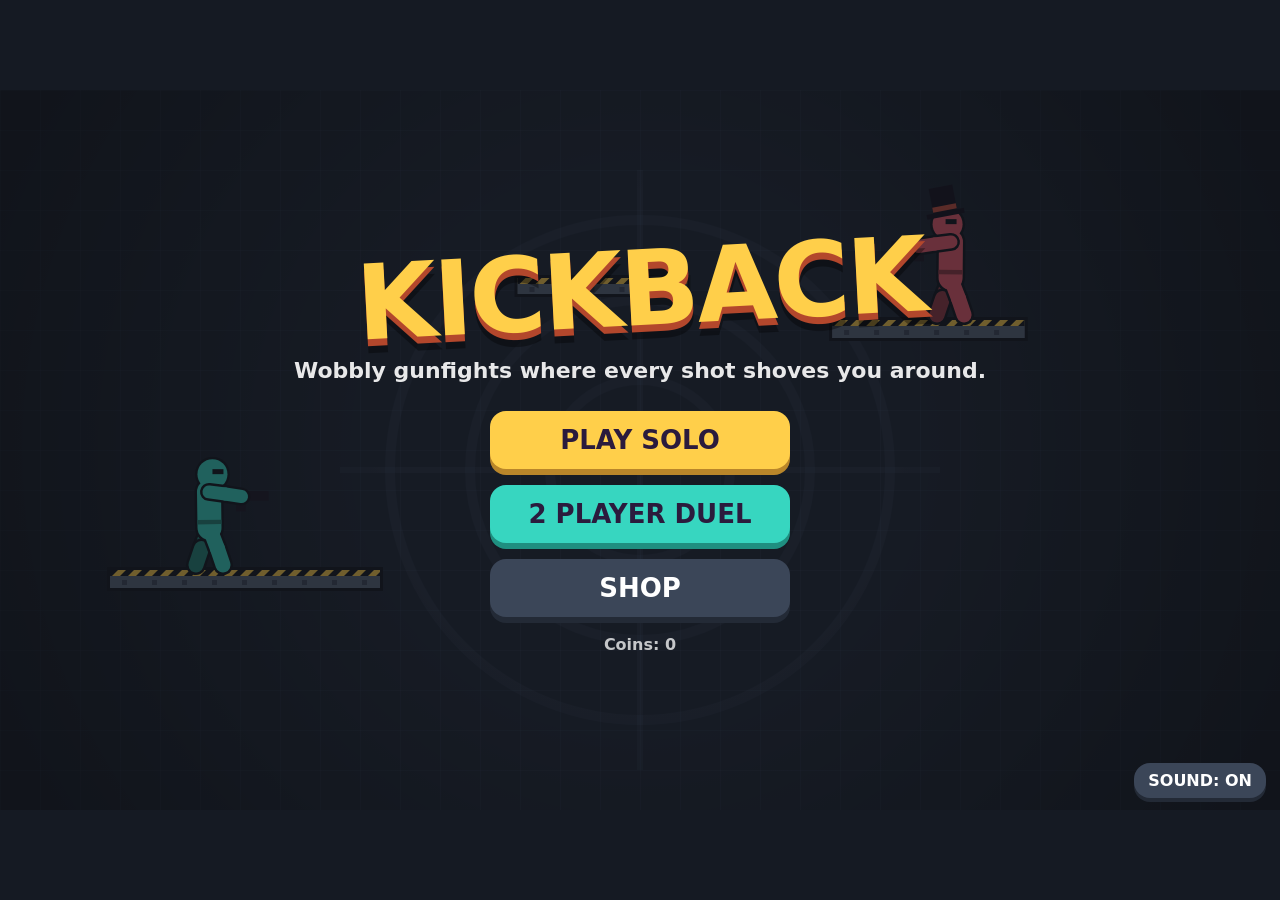
==== kickback/index.html @ 9de7036d "Spielhalle: Spiele-Sammlung Co-Authored-By: Claude Opus 5.5 <noreply@anthropic.com>" ====
<!DOCTYPE html>
<html lang="en">
<head>
<meta charset="utf-8">
<meta name="viewport" content="width=device-width,initial-scale=1,maximum-scale=1,user-scalable=no">
<title>Kickback</title>
<style>
html,body{margin:0;height:100%;background:#151a23;overflow:hidden;font-family:system-ui,-apple-system,"Segoe UI",Roboto,sans-serif;user-select:none;-webkit-user-select:none;touch-action:none}
#stage{position:absolute;left:50%;top:50%;width:1280px;height:720px;transform-origin:0 0}
canvas{position:absolute;inset:0;width:1280px;height:720px;display:block;cursor:crosshair}
.screen{position:absolute;inset:0;display:none;flex-direction:column;align-items:center;justify-content:center;gap:16px;color:#fff;text-align:center;background:rgba(17,21,28,.6)}
.screen.on{display:flex}
h1{font-size:104px;line-height:.9;margin:0;font-weight:900;letter-spacing:-3px;color:#ffcf4a;text-shadow:0 7px 0 #b3472c,0 14px 0 rgba(0,0,0,.35);transform:rotate(-3deg)}
h2{font-size:58px;margin:0;font-weight:900;color:#ffcf4a;text-shadow:0 5px 0 #b3472c}
.tag{font-size:22px;font-weight:700;opacity:.9;margin:6px 0 12px}
.small{font-size:16px;opacity:.75;line-height:1.5;font-weight:600}
button{font:inherit;font-weight:900;font-size:26px;padding:14px 34px;min-width:300px;border:0;border-radius:16px;background:#ffcf4a;color:#2b1b3d;box-shadow:0 6px 0 #b9862a;cursor:pointer}
button:hover{filter:brightness(1.08)}
button:active{transform:translateY(4px);box-shadow:0 2px 0 #b9862a}
button.alt{background:#37d6c0;box-shadow:0 6px 0 #1f8f80}
button.alt:active{box-shadow:0 2px 0 #1f8f80}
button.ghost{background:#3b4658;color:#fff;box-shadow:0 6px 0 #232a36}
button.ghost:active{box-shadow:0 2px 0 #232a36}
.row{display:flex;gap:14px;flex-wrap:wrap;justify-content:center}
.row button{min-width:200px}
#shopGrid{display:grid;grid-template-columns:repeat(4,250px);gap:14px}
.card{background:#2a3342;border-radius:16px;padding:14px;display:flex;flex-direction:column;gap:6px;align-items:center;border:3px solid transparent}
.card.eq{border-color:#37d6c0}
.card b{font-size:22px}
.card span{font-size:14px;opacity:.8;min-height:34px;font-weight:600}
.card button{min-width:0;width:100%;font-size:19px;padding:9px 0}
.card button:disabled{opacity:.45;cursor:default}
#coinsTop{font-size:28px;font-weight:900;color:#ffcf4a}
#mute{position:absolute;right:14px;bottom:12px;min-width:0;font-size:16px;padding:8px 14px;box-shadow:0 4px 0 #232a36}
h3{margin:6px 0 0;font-size:20px;opacity:.85}
</style>
</head>
<body>
<div id="stage">
  <canvas id="c"></canvas>

  <div class="screen on" id="sMenu">
    <h1>KICKBACK</h1>
    <div class="tag">Wobbly gunfights where every shot shoves you around.</div>
    <button id="bSolo">PLAY SOLO</button>
    <button id="bDuel" class="alt">2 PLAYER DUEL</button>
    <button id="bShop" class="ghost">SHOP</button>
    <div class="small" id="bestLine"></div>
  </div>

  <div class="screen" id="sShop">
    <h2>SHOP</h2>
    <div id="coinsTop"></div>
    <h3>GUNS</h3>
    <div id="shopGrid"></div>
    <h3>HATS</h3>
    <div id="hatGrid" style="display:grid;grid-template-columns:repeat(5,198px);gap:14px"></div>
    <button id="bShopBack" class="ghost">BACK</button>
  </div>

  <div class="screen" id="sOver">
    <h2 id="overTitle">WIPED OUT</h2>
    <div class="tag" id="overText"></div>
    <div class="row">
      <button id="bRetry">PLAY AGAIN</button>
      <button id="bOverShop" class="alt">SHOP</button>
      <button id="bOverMenu" class="ghost">MENU</button>
    </div>
  </div>

  <div class="screen" id="sPause">
    <h2>PAUSED</h2>
    <div class="row">
      <button id="bResume">RESUME</button>
      <button id="bQuit" class="ghost">MENU</button>
    </div>
  </div>

  <button id="mute" class="ghost">SOUND: ON</button>
</div>

<script>
'use strict';
/* ---------- setup ---------- */
const W=1280,H=720,h=1/120,G=1500,ROCKG=520;
const stage=document.getElementById('stage'),cv=document.getElementById('c'),ctx=cv.getContext('2d');
let Q=1;
function resize(){
  const s=Math.min(innerWidth/W,innerHeight/H);
  stage.style.transform=`scale(${s}) translate(-50%,-50%)`;
  Q=Math.min(2,Math.max(1,s*(devicePixelRatio||1)));
  cv.width=W*Q;cv.height=H*Q;
}
addEventListener('resize',resize);resize();
const $=id=>document.getElementById(id);
const rnd=(a=1,b)=>b===undefined?Math.random()*a:a+Math.random()*(b-a);
function rng(seed){let a=seed>>>0;return()=>{a|=0;a=a+0x6D2B79F5|0;let t=Math.imul(a^a>>>15,1|a);t=t+Math.imul(t^t>>>7,61|t)^t;return((t^t>>>14)>>>0)/4294967296}}
function shade(hex,f){const n=parseInt(hex.slice(1),16);let r=n>>16,g=n>>8&255,b=n&255;const m=v=>Math.max(0,Math.min(255,Math.round(f<0?v*(1+f):v+(255-v)*f)));return`rgb(${m(r)},${m(g)},${m(b)})`}

/* ---------- data ---------- */
const GUNS=[
 {id:'pistol',name:'Pistol',desc:'Six shots. Bullets bounce twice.',mag:6,rel:1.1,cd:.25,dmg:20,spd:1150,rec:150,pel:1,spr:.015,bnc:2,price:0,len:22},
 {id:'shotgun',name:'Shotgun',desc:'Short range. Kicks hard enough to jump.',mag:2,rel:1.3,cd:.4,dmg:9,spd:1000,rec:950,pel:7,spr:.24,bnc:0,life:.3,price:200,len:34},
 {id:'sniper',name:'Sniper',desc:'One huge shot. Punches through crates.',mag:1,rel:1.5,cd:.3,dmg:75,spd:2300,rec:520,pel:1,spr:0,bnc:1,pierce:2,price:600,len:46},
 {id:'bazooka',name:'Bazooka',desc:'Arcing rocket. Blows up crates and you.',mag:1,rel:2.1,cd:.3,dmg:70,spd:680,rec:700,pel:1,spr:0,bnc:0,rocket:1,price:1200,len:40}
];
const HATS=[
 {id:'none',name:'No hat',price:0},{id:'cowboy',name:'Cowboy',price:80},{id:'top',name:'Top hat',price:200},
 {id:'cone',name:'Traffic cone',price:350},{id:'crown',name:'Crown',price:900}
];
let save={coins:0,guns:[true,false,false,false],gun:0,hats:[true,false,false,false,false],hat:0,best:0,muted:false};
try{const s=JSON.parse(localStorage.getItem('kickback_save'));if(s)save=Object.assign(save,s)}catch(e){}
function persist(){try{localStorage.setItem('kickback_save',JSON.stringify(save))}catch(e){}}

/* CrazyGames SDK hooks: safe no-ops until the SDK script is added */
const SDK={
  start(){try{window.CrazyGames&&CrazyGames.SDK.game.gameplayStart()}catch(e){}},
  stop(){try{window.CrazyGames&&CrazyGames.SDK.game.gameplayStop()}catch(e){}}
};

/* ---------- sound ---------- */
let AC=null,noiseBuf=null;
function audio(){
  if(!AC){try{AC=new (window.AudioContext||window.webkitAudioContext)();noiseBuf=AC.createBuffer(1,AC.sampleRate*.6,AC.sampleRate);const d=noiseBuf.getChannelData(0);for(let i=0;i<d.length;i++)d[i]=Math.random()*2-1}catch(e){AC=null}}
  if(AC&&AC.state==='suspended')AC.resume();
  return AC;
}
function tone(type,f0,f1,dur,vol){const a=AC,o=a.createOscillator(),g=a.createGain(),t=a.currentTime;o.type=type;o.frequency.setValueAtTime(f0,t);o.frequency.exponentialRampToValueAtTime(Math.max(20,f1),t+dur);g.gain.setValueAtTime(vol,t);g.gain.exponentialRampToValueAtTime(.001,t+dur);o.connect(g).connect(a.destination);o.start(t);o.stop(t+dur)}
function noise(freq,dur,vol,type='bandpass'){const a=AC,s=a.createBufferSource(),f=a.createBiquadFilter(),g=a.createGain(),t=a.currentTime;s.buffer=noiseBuf;f.type=type;f.frequency.value=freq;g.gain.setValueAtTime(vol,t);g.gain.exponentialRampToValueAtTime(.001,t+dur);s.connect(f).connect(g).connect(a.destination);s.start(t);s.stop(t+dur)}
function snd(n){
  if(save.muted||!audio())return;
  if(n==='pistol'){noise(1800,.12,.5);tone('square',220,60,.08,.2)}
  else if(n==='shotgun'){noise(900,.25,.8);tone('square',140,40,.15,.3)}
  else if(n==='sniper'){noise(2600,.3,.6);tone('sawtooth',400,50,.25,.25)}
  else if(n==='bazooka'){noise(500,.35,.6,'lowpass');tone('sine',180,60,.3,.3)}
  else if(n==='ping')tone('sine',rnd(1700,2300),900,.12,.12)
  else if(n==='hit')tone('sine',190,60,.14,.5)
  else if(n==='wood')noise(600,.1,.4)
  else if(n==='boom'){noise(220,.7,1,'lowpass');tone('sine',110,30,.5,.6)}
  else if(n==='coin'){tone('square',880,880,.07,.12);setTimeout(()=>AC&&!save.muted&&tone('square',1320,1320,.1,.12),70)}
  else if(n==='click')tone('square',320,200,.04,.12)
  else if(n==='reload'){tone('square',500,300,.04,.12);setTimeout(()=>AC&&!save.muted&&tone('square',700,500,.05,.12),90)}
}

/* ---------- world state ---------- */
let state='menu',mode='solo',wave=1,solids=[],dolls=[],bullets=[],parts=[],texts=[];
let player=null,p2=null,shake=0,slowmo=0,flowT=0,runCoins=0,score=[0,0],hintT=0,bannerT=0,banner='';
const mouse={x:900,y:300,down:false},keys={};

function plat(x,y,w,hh=18){const s={x,y,w,h:hh,type:'metal'};solids.push(s);return s}
function crate(x,y,s=44){const c={x,y:y-s,w:s,h:s,type:'wood',hp:40,vy:0};solids.push(c);return c}

function makeDoll(x,y,facing,o){
  const f=facing,P=(dx,dy,r)=>({x:x+dx,y:y+dy,px:x+dx,py:y+dy,r,g:false});
  const p={head:P(0,-97,15),neck:P(0,-79,5),hip:P(0,-43,6),elbF:P(10*f,-66,4),handF:P(26*f,-62,4),elbB:P(-7*f,-62,4),handB:P(-9*f,-45,4),kneeL:P(-7,-22,4),footL:P(-11,-5,5),kneeR:P(7,-22,4),footR:P(11,-5,5)};
  const S=(a,b,k=1)=>({a:p[a],b:p[b],len:Math.hypot(p[a].x-p[b].x,p[a].y-p[b].y),k});
  const d={p,pl:Object.values(p),facing:f,
    sticks:[S('head','neck'),S('neck','hip'),S('head','hip',.4),S('neck','elbF'),S('elbF','handF'),S('neck','elbB'),S('elbB','handB'),S('hip','kneeL'),S('kneeL','footL'),S('hip','kneeR'),S('kneeR','footR')],
    team:'enemy',col:'#ef5b6b',alive:true,hp:100,maxHp:100,stun:0,groundT:.2,aim:f>0?0:Math.PI,gun:0,
    gs:GUNS.map(g=>({ammo:g.mag,cd:0,rel:0})),owned:[true,true,true,true],hat:0,ai:null,human:0,recMul:1,dmgMul:1,fade:1,deadT:0,gone:false,flash:0};
  return Object.assign(d,o);
}

function buildArena(){
  solids=[];bullets=[];parts=[];texts=[];dolls=[];
  if(mode==='duel'){
    plat(120,470,270);plat(890,470,270);plat(540,270,200,16);plat(560,580,160);
    crate(618,580);crate(618,536);crate(346,470);crate(890,470);
    plat(631,90,18,110);
    player=makeDoll(230,470,1,{team:'p1',col:'#37d6c0',human:1,hat:save.hat});
    p2=makeDoll(1050,470,-1,{team:'p2',col:'#ffb23e',human:2,hat:1});
    dolls.push(player,p2);return;
  }
  const R=rng(wave*977+31);
  plat(110,480,270);
  if(wave>=2)crate(336,480);
  const hp=player&&player.alive?Math.min(100,player.hp+35):100,gun=player?player.gun:save.gun;
  player=makeDoll(215,480,1,{team:'p1',col:'#37d6c0',human:1,hat:save.hat,owned:save.guns.slice(),gun,hp});
  dolls.push(player);p2=null;
  const n=Math.min(1+Math.floor((wave-1)/2),4);
  const ys=[230,345,460,575].sort(()=>R()-.5).slice(0,n);
  for(const y of ys){
    const w=150+R()*50,x=700+R()*(1180-700-w),pl=plat(x,y,w);
    let gun=0;const r=R();
    if(wave>=6&&r<.22)gun=3;else if(wave>=4&&r<.5)gun=2;
    if(wave>=2&&R()<.45)crate(pl.x,pl.y);
    const e=makeDoll(pl.x+w/2+18,y,-1,{col:['#ef5b6b','#ef5b6b','#b06cff','#9bd14b'][gun],gun,hp:Math.min(110,34+wave*6),recMul:.45,dmgMul:Math.min(.9,.35+wave*.05),hat:R()<.3?1+Math.floor(R()*4):0,
      ai:{t:1.8+R()*1.6,err:0,int:Math.max(1.25,3.2-wave*.15),acc:Math.max(.03,.19-wave*.014)}});
    e.maxHp=e.hp;dolls.push(e);
  }
  plat(470+R()*130,130+R()*90,170,16);
  if(wave>=3)plat(540+R()*70,360+R()*130,18,120);
  if(wave>=5)plat(430+R()*90,610+R()*40,150,16);
}

/* ---------- physics ---------- */
function collide(q){
  for(const s of solids){
    if(q.x>s.x-q.r&&q.x<s.x+s.w+q.r&&q.y>s.y-q.r&&q.y<s.y+s.h+q.r){
      const dl=q.x-(s.x-q.r),dr=s.x+s.w+q.r-q.x,dt=q.y-(s.y-q.r),db=s.y+s.h+q.r-q.y,m=Math.min(dl,dr,dt,db);
      if(m===dt){q.y=s.y-q.r;q.g=true}else if(m===db)q.y=s.y+s.h+q.r;else if(m===dl)q.x=s.x-q.r;else q.x=s.x+s.w+q.r;
    }
  }
}
function bal(q,tx,ty,k,fvx,fvy){
  q.x+=(tx-q.x)*k;q.y+=(ty-q.y)*k;
  const vx=q.x-q.px,vy=q.y-q.py;q.px=q.x-(fvx+(vx-fvx)*.8);q.py=q.y-(fvy+(vy-fvy)*.8);
}
function stepDoll(d){
  const p=d.p;
  for(const q of d.pl){const vx=(q.x-q.px)*.9985,vy=(q.y-q.py)*.9985;q.px=q.x;q.py=q.y;q.x+=vx;q.y+=vy+G*h*h;q.g=false}
  if(d.alive){
    if(d.stun<=0&&d.groundT>0){
      const fx=(p.footL.x+p.footR.x)/2,fy=(p.footL.y+p.footR.y)/2;
      const fvx=(p.footL.x-p.footL.px+p.footR.x-p.footR.px)/2,fvy=(p.footL.y-p.footL.py+p.footR.y-p.footR.py)/2,K=.14;
      bal(p.hip,fx,fy-38,K,fvx,fvy);bal(p.neck,fx+d.facing*2,fy-74,K,fvx,fvy);bal(p.head,fx+d.facing*3,fy-92,K,fvx,fvy);
      bal(p.kneeL,fx-8,fy-18,K*.5,fvx,fvy);bal(p.kneeR,fx+8,fy-18,K*.5,fvx,fvy);
      p.footL.x+=(fx-12-p.footL.x)*.03;p.footR.x+=(fx+12-p.footR.x)*.03;
    }
    const tx=p.neck.x+Math.cos(d.aim)*30,ty=p.neck.y+4+Math.sin(d.aim)*30;
    p.handF.x+=(tx-p.handF.x)*.3;p.handF.y+=(ty-p.handF.y)*.3;
  }
  for(let it=0;it<5;it++){
    for(const s of d.sticks){const dx=s.b.x-s.a.x,dy=s.b.y-s.a.y,dist=Math.hypot(dx,dy)||1e-6,k=(dist-s.len)/dist*.5*s.k;s.a.x+=dx*k;s.a.y+=dy*k;s.b.x-=dx*k;s.b.y-=dy*k}
    for(const q of d.pl)collide(q);
  }
  const fr=d.alive&&d.stun<=0?.86:.95;
  for(const q of d.pl)if(q.g){const vx=q.x-q.px;q.px=q.x-vx*fr}
  if(p.footL.g||p.footR.g)d.groundT=.12;
}
function impulse(d,vx,vy){for(const q of d.pl){q.px-=vx*h;q.py-=vy*h}}
function waddle(d,dir){
  if(!dir||!d.alive||d.stun>0||d.groundT<=0)return;
  const want=dir*190*h;
  for(const q of d.pl){const vx=q.x-q.px;q.px=q.x-(vx+(want-vx)*.12)}
}

function spark(x,y,col,n,spd=260,life=.35,size=3,grav=600){
  if(parts.length>500)return;
  for(let i=0;i<n;i++){const a=rnd(Math.PI*2),s=rnd(spd*.3,spd);parts.push({x,y,vx:Math.cos(a)*s,vy:Math.sin(a)*s,life:rnd(life*.5,life),max:life,col,size:rnd(size*.5,size),grav})}
}
function addText(x,y,txt,col='#fff',size=22){texts.push({x,y,txt,col,size,t:0})}
function addCoins(n,x,y){save.coins+=n;runCoins+=n;addText(x,y,'+'+n,'#ffcf4a',24);snd('coin')}

function fire(d){
  const g=GUNS[d.gun],st=d.gs[d.gun];
  if(!d.alive||st.cd>0||st.rel>0||st.ammo<=0)return false;
  st.ammo--;st.cd=g.cd;if(st.ammo<=0)st.rel=g.rel;
  const a=d.aim,ca=Math.cos(a),sa=Math.sin(a),hx=d.p.handF.x,hy=d.p.handF.y;
  let ox=hx+ca*g.len*1.35,oy=hy+sa*g.len*1.35;
  for(const s of solids)if(ox>s.x&&ox<s.x+s.w&&oy>s.y&&oy<s.y+s.h){ox=hx;oy=hy;break}
  for(let i=0;i<g.pel;i++){
    const aa=a+(Math.random()-.5)*2*g.spr,sp=g.spd*(g.pel>1?rnd(.8,1.15):1);
    bullets.push({x:ox,y:oy,vx:Math.cos(aa)*sp,vy:Math.sin(aa)*sp,g,owner:d,bnc:g.bnc,dmg:g.dmg*d.dmgMul,life:g.life||2.6,age:0,pierce:g.pierce||0,bounced:false,trail:[]});
  }
  const rk=g.rec*d.recMul;impulse(d,-ca*rk,-sa*rk);
  spark(ox,oy,'#ffe9a8',g.pel>1?10:5,300,.15,4,0);
  shake=Math.max(shake,g.rec/90);snd(g.id);
  return true;
}
function reload(d){const g=GUNS[d.gun],st=d.gs[d.gun];if(st.rel<=0&&st.ammo<g.mag){st.ammo=0;st.rel=g.rel;if(d.human)snd('click')}}
function switchGun(d,i){if(!d.alive||i===d.gun||!d.owned[i])return;const st=d.gs[d.gun];if(st.rel>0)st.rel=GUNS[d.gun].rel;d.gun=i;d.gs[i].cd=Math.max(d.gs[i].cd,.2);snd('click')}
function cycleGun(d,dir=1){let i=d.gun;for(let k=0;k<4;k++){i=(i+dir+4)%4;if(d.owned[i]){switchGun(d,i);return}}}

const SEGS=[['neck','hip',13,1],['neck','elbF',7,.6],['elbF','handF',7,.6],['neck','elbB',7,.6],['elbB','handB',7,.6],['hip','kneeL',8,.6],['kneeL','footL',8,.6],['hip','kneeR',8,.6],['kneeR','footR',8,.6]];
function hitTest(d,x,y){
  const p=d.p;
  if(Math.hypot(x-p.head.x,y-p.head.y)<p.head.r+3)return{mult:2,head:true,pts:[p.head,p.neck]};
  for(const[a,b,th,m]of SEGS){
    const A=p[a],B=p[b],dx=B.x-A.x,dy=B.y-A.y,l=dx*dx+dy*dy||1,t=Math.max(0,Math.min(1,((x-A.x)*dx+(y-A.y)*dy)/l));
    if(Math.hypot(x-(A.x+dx*t),y-(A.y+dy*t))<th)return{mult:m,head:false,pts:[A,B]};
  }
  return null;
}
function damage(d,amt,b,head){
  if(!d.alive)return;
  d.hp-=amt;d.stun=Math.max(d.stun,.28);d.flash=.12;
  addText(d.p.head.x+rnd(-14,14),d.p.head.y-30,head?'HEADSHOT '+Math.round(amt):''+Math.round(amt),head?'#ffcf4a':'#fff',head?24:20);
  if(d.hp<=0)kill(d,b,head);
}
function kill(d,b,head){
  if(!d.alive)return;
  d.alive=false;d.hp=0;slowmo=.35;shake=Math.max(shake,9);
  spark(d.p.neck.x,d.p.neck.y,d.col,16,340,.6,5);
  if(mode==='solo'&&d.team==='enemy'){
    let c=10;const mine=b&&b.owner===player;
    if(mine&&head)c+=5;
    if(mine&&b.bounced){c+=10;addText(d.p.head.x,d.p.head.y-64,'TRICK SHOT!','#37d6c0',28)}
    addCoins(c,d.p.head.x,d.p.head.y-46);
  }
}
function hitCrate(s,dmg,x,y){
  s.hp-=dmg;spark(x,y,'#c98f5a',6,220,.4,5);snd('wood');
  if(s.hp<=0){const i=solids.indexOf(s);if(i>=0)solids.splice(i,1);spark(s.x+s.w/2,s.y+s.h/2,'#b9783f',18,320,.6,8);spark(s.x+s.w/2,s.y+s.h/2,'#8a5527',10,260,.6,6)}
}
function explode(x,y,b){
  const R=150;
  for(const d of dolls){
    if(d.gone)continue;
    const dx=d.p.hip.x-x,dy=d.p.hip.y-20-y,dist=Math.hypot(dx,dy)||1;
    if(dist<R){const f=1-dist/R;impulse(d,dx/dist*950*f,dy/dist*950*f-320*f);d.stun=Math.max(d.stun,.7);damage(d,b.dmg*(.35+.65*f),b,false)}
  }
  for(const s of solids.slice())if(s.type==='wood'&&Math.hypot(s.x+s.w/2-x,s.y+s.h/2-y)<R)hitCrate(s,200,s.x+s.w/2,s.y+s.h/2);
  spark(x,y,'#ffcf4a',26,520,.5,9,200);spark(x,y,'#ff7a3d',22,380,.6,11,100);spark(x,y,'#55495f',16,200,.9,14,-80);
  shake=Math.max(shake,16);snd('boom');
}
function stepBullets(){
  for(let i=bullets.length-1;i>=0;i--){
    const b=bullets[i];b.age+=h;if(b.g.rocket){b.vy+=ROCKG*h;if(Math.random()<.5)parts.push({x:b.x,y:b.y,vx:rnd(-20,20),vy:rnd(-20,20),life:.4,max:.4,col:'#8a7f96',size:rnd(4,8),grav:-60})}
    let dx=b.vx*h,dy=b.vy*h;const n=Math.max(1,Math.ceil(Math.hypot(dx,dy)/5));dx/=n;dy/=n;let dead=false;
    for(let k=0;k<n&&!dead;k++){
      const ox=b.x,oy=b.y;b.x+=dx;b.y+=dy;
      for(const s of solids){
        if(b.x>s.x&&b.x<s.x+s.w&&b.y>s.y&&b.y<s.y+s.h){
          if(b.g.rocket){explode(ox,oy,b);dead=true;break}
          if(s.type==='wood'){hitCrate(s,b.dmg*(b.pierce?9:1),b.x,b.y);if(b.pierce>0&&s.hp<=0)b.pierce--;else dead=true;break}
          spark(ox,oy,'#ffe9a8',5,240,.25,3);
          if(b.bnc>0){b.bnc--;b.bounced=true;if(ox<=s.x||ox>=s.x+s.w){b.vx=-b.vx;dx=-dx}else{b.vy=-b.vy;dy=-dy}b.x=ox;b.y=oy;b.dmg*=.85;snd('ping')}else dead=true;
          break;
        }
      }
      if(dead)break;
      for(const d of dolls){
        if(d.gone||!d.alive||(d===b.owner&&b.age<.15))continue;
        if(Math.abs(b.x-d.p.hip.x)>90||Math.abs(b.y-d.p.hip.y)>110)continue;
        const hit=hitTest(d,b.x,b.y);
        if(hit){
          if(b.g.rocket)explode(b.x,b.y,b);
          else{
            for(const q of hit.pts){q.px-=b.vx*h*.13;q.py-=b.vy*h*.13}
            impulse(d,b.vx*.05,b.vy*.05);spark(b.x,b.y,'#fff',6,260,.3,4);snd('hit');
            damage(d,b.dmg*hit.mult,b,hit.head);
          }
          dead=true;break;
        }
      }
    }
    b.trail.push(b.x,b.y);if(b.trail.length>16)b.trail.splice(0,2);
    if(dead||b.age>b.life||b.x<-60||b.x>W+60||b.y<-400||b.y>H+60)bullets.splice(i,1);
  }
}

/* ---------- control ---------- */
function angLerp(a,b,t){let d=b-a;while(d>Math.PI)d-=Math.PI*2;while(d<-Math.PI)d+=Math.PI*2;return a+d*Math.min(1,t)}
function control(){
  if(mode==='solo'){
    const d=player;
    if(d.alive){
      d.aim=Math.atan2(mouse.y-d.p.neck.y,mouse.x-d.p.neck.x);
      if(mouse.down||keys[' '])fire(d);
      waddle(d,(keys.d||keys.arrowright?1:0)-(keys.a||keys.arrowleft?1:0));
    }
    for(const e of dolls){
      if(!e.ai||!e.alive)continue;
      const g=GUNS[e.gun],T=player.p.neck,S=e.p.neck;let dx=T.x-S.x,dy=T.y+16-S.y;
      if(g.rocket){const t=Math.hypot(dx,dy)/g.spd;dy-=.5*ROCKG*t*t}
      e.aim=angLerp(e.aim,Math.atan2(dy,dx)+e.ai.err,5*h);
      if(!player.alive)continue;
      e.ai.t-=h;
      if(e.ai.t<=0&&e.stun<=0){
        const st=e.gs[e.gun];st.ammo=g.mag;st.rel=0;st.cd=0;fire(e);
        e.ai.t=e.ai.int*rnd(.8,1.25)*(e.gun===2?1.35:1)*(e.gun===3?1.5:1);e.ai.err=rnd(-1,1)*e.ai.acc;
      }
    }
  }else{
    const r=2.6*h;
    if(player.alive){if(keys.w)player.aim-=r;if(keys.s)player.aim+=r;if(keys.d)fire(player)}
    if(p2.alive){if(keys.arrowup)p2.aim+=r;if(keys.arrowdown)p2.aim-=r;if(keys.arrowleft)fire(p2)}
  }
}

/* ---------- step ---------- */
function step(){
  if(state==='play')control();
  for(const d of dolls){
    if(d.gone)continue;
    d.stun-=h;d.groundT-=h;d.flash-=h;
    const st=d.gs[d.gun];st.cd-=h;
    if(st.rel>0){st.rel-=h;if(st.rel<=0){st.ammo=GUNS[d.gun].mag;if(d.human)snd('reload')}}
    stepDoll(d);
    if(d.p.hip.y>H+140){if(d.alive){if(d.human||mode==='duel')addText(Math.max(80,Math.min(W-80,d.p.hip.x)),H-60,'FELL!','#ff8a8a',26);kill(d,null,false)}d.gone=true}
    if(!d.alive){d.deadT+=h;if(d.deadT>3.5){d.fade-=h*1.5;if(d.fade<=0)d.gone=true}}
  }
  for(const c of solids){
    if(c.type!=='wood')continue;
    c.vy+=G*h;c.y+=c.vy*h;
    for(const o of solids){if(o===c)continue;if(c.x<o.x+o.w&&c.x+c.w>o.x&&c.y+c.h>o.y&&c.y<o.y+o.h&&c.y+c.h-o.y<24){c.y=o.y-c.h;c.vy=0}}
  }
  for(let i=solids.length-1;i>=0;i--)if(solids[i].y>H+100)solids.splice(i,1);
  stepBullets();
  for(let i=parts.length-1;i>=0;i--){const q=parts[i];q.life-=h;if(q.life<=0){parts.splice(i,1);continue}q.vy+=q.grav*h;q.x+=q.vx*h;q.y+=q.vy*h}
  for(let i=texts.length-1;i>=0;i--){const t=texts[i];t.t+=h;t.y-=38*h;if(t.t>1.1)texts.splice(i,1)}
  if(state!=='play')return;
  hintT-=h;bannerT-=h;
  if(mode==='solo'){
    if(!player.alive){flowT+=h;if(flowT>1.5)endRun()}
    else if(dolls.every(d=>!d.ai||!d.alive)){
      if(flowT===0){addCoins(15+wave*2,player.p.head.x,player.p.head.y-60);banner='WAVE CLEAR';bannerT=1.2}
      flowT+=h;if(flowT>1.4){wave++;flowT=0;buildArena();banner='WAVE '+wave;bannerT=1.3}
    }
  }else if(!player.alive||!p2.alive){
    flowT+=h;
    if(flowT>1.7){
      flowT=0;
      if(player.alive!==p2.alive)score[player.alive?0:1]++;
      const draw=player.alive===p2.alive;
      if(score[0]>=3||score[1]>=3)endRun();else{buildArena();banner=(draw?'DRAW!  ':'')+score[0]+' - '+score[1];bannerT=1.3}
    }
  }
}

/* ---------- flow ---------- */
function show(id){for(const s of document.querySelectorAll('.screen'))s.classList.toggle('on',s.id===id)}
function startGame(m){
  audio();mode=m;wave=1;runCoins=0;score=[0,0];flowT=0;player=null;buildArena();
  state='play';show('');hintT=7;banner=m==='solo'?'WAVE 1':'FIRST TO 3';bannerT=1.4;mouse.down=false;SDK.start();
}
function endRun(){
  state='over';SDK.stop();
  if(mode==='solo'){
    const nb=wave>save.best;if(nb)save.best=wave;persist();
    $('overTitle').textContent='WIPED OUT';
    $('overText').textContent=`You reached wave ${wave}${nb?' (new best!)':''} and earned ${runCoins} coins.`;
  }else{
    $('overTitle').textContent=score[0]>score[1]?'TEAL WINS':'ORANGE WINS';
    $('overText').textContent=`Final score ${score[0]} - ${score[1]}`;
  }
  show('sOver');
}
function toMenu(){
  state='menu';SDK.stop();persist();mode='solo';wave=1;player=null;buildArena();for(const d of dolls)if(d.ai)d.ai.t=1e9;
  $('bestLine').textContent=(save.best?`Best wave: ${save.best}   ·   `:'')+`Coins: ${save.coins}`;
  show('sMenu');
}
let shopFrom='sMenu';
function openShop(from){
  shopFrom=from;$('coinsTop').textContent=save.coins+' coins';
  const mk=(list,owned,eqKey,grid)=>{
    grid.innerHTML='';
    list.forEach((it,i)=>{
      const c=document.createElement('div');c.className='card'+(save[eqKey]===i?' eq':'');
      const has=save[owned][i];
      c.innerHTML=`<b>${it.name}</b>${it.desc?`<span>${it.desc}</span>`:''}`;
      const b=document.createElement('button');
      if(save[eqKey]===i){b.textContent='EQUIPPED';b.disabled=true}
      else if(has){b.textContent='EQUIP';b.className='alt';b.onclick=()=>{save[eqKey]=i;persist();snd('click');openShop(from)}}
      else{b.textContent=it.price+' coins';b.disabled=save.coins<it.price;b.onclick=()=>{save.coins-=it.price;save[owned][i]=true;save[eqKey]=i;persist();snd('coin');openShop(from)}}
      c.appendChild(b);grid.appendChild(c);
    });
  };
  mk(GUNS,'guns','gun',$('shopGrid'));mk(HATS,'hats','hat',$('hatGrid'));
  show('sShop');
}
$('bSolo').onclick=()=>startGame('solo');$('bDuel').onclick=()=>startGame('duel');
$('bShop').onclick=()=>openShop('sMenu');$('bOverShop').onclick=()=>openShop('sOver');
$('bShopBack').onclick=()=>{if(shopFrom==='sMenu')toMenu();else show(shopFrom)};
$('bRetry').onclick=()=>startGame(mode);$('bOverMenu').onclick=toMenu;
$('bResume').onclick=()=>{state='play';show('');SDK.start()};$('bQuit').onclick=toMenu;
function setMute(){$('mute').textContent='SOUND: '+(save.muted?'OFF':'ON')}
$('mute').onclick=()=>{save.muted=!save.muted;persist();setMute()};setMute();

/* ---------- input ---------- */
function slotRects(){const r=[];let x=18;for(let i=0;i<4;i++)if(player&&player.owned[i]){r.push({i,x,y:H-70,w:104,h:54});x+=112}return r}
function setMouse(e){const r=cv.getBoundingClientRect();mouse.x=(e.clientX-r.left)/r.width*W;mouse.y=(e.clientY-r.top)/r.height*H}
cv.addEventListener('pointerdown',e=>{
  setMouse(e);audio();
  if(state==='play'&&mode==='solo'){for(const s of slotRects())if(mouse.x>s.x&&mouse.x<s.x+s.w&&mouse.y>s.y&&mouse.y<s.y+s.h){switchGun(player,s.i);return}}
  mouse.down=true;
});
addEventListener('pointermove',setMouse);
addEventListener('pointerup',()=>mouse.down=false);addEventListener('pointercancel',()=>mouse.down=false);
addEventListener('contextmenu',e=>e.preventDefault());
addEventListener('keydown',e=>{
  const k=e.key.toLowerCase();
  if([' ','arrowup','arrowdown','arrowleft','arrowright'].includes(k))e.preventDefault();
  if(e.repeat)return;keys[k]=true;
  if(k==='escape'||k==='p'){if(state==='play'){state='pause';show('sPause');SDK.stop()}else if(state==='pause'){state='play';show('');SDK.start()}return}
  if(state!=='play')return;
  if(mode==='solo'){
    if(k==='r')reload(player);if(k==='q')cycleGun(player,-1);if(k==='e')cycleGun(player,1);
    if(k>='1'&&k<='4')switchGun(player,+k-1);
  }else{
    if(k==='a')cycleGun(player);if(k==='arrowright')cycleGun(p2);
  }
});
addEventListener('keyup',e=>keys[e.key.toLowerCase()]=false);
addEventListener('blur',()=>{for(const k in keys)keys[k]=false;mouse.down=false;if(state==='play'){state='pause';show('sPause');SDK.stop()}});

/* ---------- render ---------- */
const bg=document.createElement('canvas');bg.width=W;bg.height=H;
(function(){
  const c=bg.getContext('2d');
  c.fillStyle='#1f2633';c.fillRect(0,0,W,H);
  // faint blueprint grid
  c.strokeStyle='rgba(140,170,210,.06)';c.lineWidth=1;
  for(let x=0;x<=W;x+=40){c.beginPath();c.moveTo(x+.5,0);c.lineTo(x+.5,H);c.stroke()}
  for(let y=0;y<=H;y+=40){c.beginPath();c.moveTo(0,y+.5);c.lineTo(W,y+.5);c.stroke()}
  // big faint target rings in the middle
  c.strokeStyle='rgba(140,170,210,.07)';c.lineWidth=10;
  for(const r of[90,170,250]){c.beginPath();c.arc(W/2,H/2+20,r,0,7);c.stroke()}
  c.lineWidth=6;c.beginPath();c.moveTo(W/2-300,H/2+20);c.lineTo(W/2+300,H/2+20);c.moveTo(W/2,H/2-280);c.lineTo(W/2,H/2+320);c.stroke();
  // vignette
  const v=c.createRadialGradient(W/2,H/2,H*.35,W/2,H/2,H*.95);
  v.addColorStop(0,'rgba(0,0,0,0)');v.addColorStop(1,'rgba(0,0,0,.45)');
  c.fillStyle=v;c.fillRect(0,0,W,H);
})();
function line(a,b,col,w){ctx.strokeStyle=col;ctx.lineWidth=w;ctx.beginPath();ctx.moveTo(a.x,a.y);ctx.lineTo(b.x,b.y);ctx.stroke()}
function drawGun(d){
  const g=GUNS[d.gun],p=d.p,a=d.alive?d.aim:Math.atan2(p.handF.y-p.elbF.y,p.handF.x-p.elbF.x);
  ctx.save();ctx.translate(p.handF.x,p.handF.y);ctx.rotate(a);ctx.scale(1.35,Math.cos(a)<0?-1.35:1.35);
  ctx.fillStyle='#1c1622';
  if(g.id==='pistol'){ctx.fillRect(-4,-4,g.len+2,7);ctx.fillRect(-4,0,7,11)}
  else if(g.id==='shotgun'){ctx.fillRect(-8,-4,g.len+6,8);ctx.fillStyle='#8a5527';ctx.fillRect(-14,-3,12,9);ctx.fillRect(8,3,14,4)}
  else if(g.id==='sniper'){ctx.fillRect(-10,-3,g.len+8,6);ctx.fillRect(-12,-2,8,10);ctx.fillStyle='#4f6d86';ctx.fillRect(4,-9,16,5)}
  else{ctx.fillStyle='#4c6b2f';ctx.fillRect(-16,-7,g.len+16,13);ctx.fillStyle='#1c1622';ctx.fillRect(g.len-4,-9,6,17);ctx.fillRect(-2,5,6,9)}
  ctx.restore();
}
function drawHat(d){
  const p=d.p,a=Math.atan2(p.head.y-p.neck.y,p.head.x-p.neck.x)+Math.PI/2;
  ctx.save();ctx.translate(p.head.x,p.head.y);ctx.rotate(a);
  const id=HATS[d.hat].id;
  if(id==='cowboy'){ctx.fillStyle='#7a4a24';ctx.beginPath();ctx.ellipse(0,-9,24,5,0,0,7);ctx.fill();ctx.fillRect(-11,-25,22,16);ctx.fillStyle='#c94f3b';ctx.fillRect(-11,-14,22,4)}
  else if(id==='top'){ctx.fillStyle='#15101c';ctx.fillRect(-19,-13,38,5);ctx.fillRect(-12,-38,24,26);ctx.fillStyle='#c94f3b';ctx.fillRect(-12,-19,24,5)}
  else if(id==='cone'){ctx.fillStyle='#ff7a2f';ctx.beginPath();ctx.moveTo(-14,-9);ctx.lineTo(0,-42);ctx.lineTo(14,-9);ctx.fill();ctx.fillStyle='#fff';ctx.fillRect(-9,-24,18,5);ctx.fillStyle='#ff7a2f';ctx.fillRect(-18,-11,36,5)}
  else if(id==='crown'){ctx.fillStyle='#ffcf4a';ctx.beginPath();ctx.moveTo(-14,-9);ctx.lineTo(-14,-26);ctx.lineTo(-7,-17);ctx.lineTo(0,-29);ctx.lineTo(7,-17);ctx.lineTo(14,-26);ctx.lineTo(14,-9);ctx.fill()}
  ctx.restore();
}
function drawDoll(d){
  const p=d.p,c=d.flash>0?'#ffffff':d.col,dk=d.flash>0?'#ffffff':shade(d.col,-.38);
  ctx.globalAlpha=Math.max(0,d.fade);ctx.lineCap='round';
  const OL='#11151c';
  // back limbs (darker), then body with an outline pass, then front arm
  for(const[a,b,w]of[['neck','elbB',13],['elbB','handB',13],['hip','kneeL',15],['kneeL','footL',15]]){line(p[a],p[b],OL,w+5);line(p[a],p[b],dk,w)}
  for(const[a,b,w]of[['neck','hip',24],['hip','kneeR',15],['kneeR','footR',15]])line(p[a],p[b],OL,w+5);
  ctx.fillStyle=OL;ctx.beginPath();ctx.arc(p.head.x,p.head.y,p.head.r+2.5,0,7);ctx.fill();
  line(p.neck,p.hip,c,24);line(p.hip,p.kneeR,c,15);line(p.kneeR,p.footR,c,15);
  // belt stripe on the torso
  const bx=p.neck.x+(p.hip.x-p.neck.x)*.78,by=p.neck.y+(p.hip.y-p.neck.y)*.78,bx2=p.neck.x+(p.hip.x-p.neck.x)*.9,by2=p.neck.y+(p.hip.y-p.neck.y)*.9;
  ctx.strokeStyle=dk;ctx.lineWidth=24;ctx.lineCap='butt';ctx.beginPath();ctx.moveTo(bx,by);ctx.lineTo(bx2,by2);ctx.stroke();ctx.lineCap='round';
  ctx.fillStyle=c;ctx.beginPath();ctx.arc(p.head.x,p.head.y,p.head.r,0,7);ctx.fill();
  const f=Math.cos(d.aim)>=0?1:-1,ex=p.head.x+f*6,ey=p.head.y-2;
  ctx.strokeStyle=OL;ctx.lineWidth=3;
  if(d.alive){ctx.fillStyle=OL;ctx.fillRect(ex-1-f*5,ey-3,11,5)}
  else{ctx.beginPath();ctx.moveTo(ex-4,ey-4);ctx.lineTo(ex+4,ey+4);ctx.moveTo(ex+4,ey-4);ctx.lineTo(ex-4,ey+4);ctx.stroke()}
  if(d.hat)drawHat(d);
  drawGun(d);
  line(p.neck,p.elbF,OL,18);line(p.elbF,p.handF,OL,18);
  line(p.neck,p.elbF,c,13);line(p.elbF,p.handF,c,13);
  ctx.globalAlpha=1;
  if(d.alive&&state!=='menu'){
    const x=p.head.x-26,y=p.head.y-(d.hat?58:34);
    ctx.fillStyle='rgba(18,12,26,.7)';ctx.fillRect(x-2,y-2,56,10);
    ctx.fillStyle=d.hp>35?'#6fe07a':'#ff6b5a';ctx.fillRect(x,y,52*Math.max(0,d.hp/d.maxHp),6);
    if(d.human){
      const g=GUNS[d.gun],st=d.gs[d.gun];
      if(st.rel>0){ctx.fillStyle='rgba(18,12,26,.7)';ctx.fillRect(x-2,y+10,56,7);ctx.fillStyle='#ffcf4a';ctx.fillRect(x,y+12,52*(1-st.rel/g.rel),3)}
      else for(let i=0;i<g.mag;i++){ctx.fillStyle=i<st.ammo?'#ffcf4a':'rgba(18,12,26,.6)';ctx.fillRect(x+i*9,y+11,6,6)}
    }
  }
}
function drawSolid(s){
  if(s.type==='metal'){
    ctx.fillStyle='#11151c';ctx.fillRect(s.x-3,s.y-3,s.w+6,s.h+6);
    ctx.fillStyle='#5b6678';ctx.fillRect(s.x,s.y,s.w,s.h);
    // hazard stripes along the long edge
    ctx.save();ctx.beginPath();
    if(s.w>s.h)ctx.rect(s.x,s.y,s.w,6);else ctx.rect(s.x,s.y,6,s.h);
    ctx.clip();ctx.fillStyle='#ffcf4a';ctx.fillRect(s.x,s.y,s.w,s.h);ctx.fillStyle='#11151c';
    for(let k=-s.h;k<s.w+s.h;k+=16){ctx.beginPath();ctx.moveTo(s.x+k,s.y+s.h);ctx.lineTo(s.x+k+8,s.y+s.h);ctx.lineTo(s.x+k+8+s.h,s.y);ctx.lineTo(s.x+k+s.h,s.y);ctx.fill()}
    ctx.restore();
    ctx.fillStyle='#3e4757';
    if(s.w>s.h)for(let x=s.x+12;x<s.x+s.w-6;x+=30)ctx.fillRect(x,s.y+s.h/2+1,5,5);
    else for(let y=s.y+12;y<s.y+s.h-6;y+=30)ctx.fillRect(s.x+s.w/2+1,y,5,5);
  }else{
    ctx.fillStyle=s.hp<25?'#9c6535':'#b9783f';ctx.fillRect(s.x,s.y,s.w,s.h);
    ctx.strokeStyle='#7a4a24';ctx.lineWidth=4;ctx.strokeRect(s.x+2,s.y+2,s.w-4,s.h-4);
    ctx.beginPath();ctx.moveTo(s.x+4,s.y+4);ctx.lineTo(s.x+s.w-4,s.y+s.h-4);ctx.moveTo(s.x+s.w-4,s.y+4);ctx.lineTo(s.x+4,s.y+s.h-4);ctx.stroke();
  }
}
function label(txt,x,y,size,col='#fff',align='center'){ctx.font=`900 ${size}px system-ui,sans-serif`;ctx.textAlign=align;ctx.lineJoin='round';ctx.lineWidth=size/5;ctx.strokeStyle='rgba(18,12,26,.85)';ctx.strokeText(txt,x,y);ctx.fillStyle=col;ctx.fillText(txt,x,y)}
function draw(){
  ctx.setTransform(Q,0,0,Q,0,0);
  ctx.drawImage(bg,0,0);
  const sx=(Math.random()-.5)*shake,sy=(Math.random()-.5)*shake;ctx.translate(sx,sy);
  for(const s of solids)drawSolid(s);
  // enemy sniper lasers and player aim guide
  for(const d of dolls){
    if(!d.alive||d.gone)continue;
    const g=GUNS[d.gun],ca=Math.cos(d.aim),sa=Math.sin(d.aim),mx=d.p.handF.x+ca*g.len*1.35,my=d.p.handF.y+sa*g.len*1.35;
    if(d.ai&&d.gun===2&&d.ai.t<.9&&state==='play'){ctx.strokeStyle=`rgba(255,80,80,${.25+.6*(1-d.ai.t/.9)})`;ctx.lineWidth=2;ctx.beginPath();ctx.moveTo(mx,my);ctx.lineTo(mx+ca*1400,my+sa*1400);ctx.stroke()}
    if(d.human&&state==='play'){ctx.strokeStyle='rgba(255,255,255,.55)';ctx.lineWidth=3;ctx.setLineDash([6,9]);ctx.beginPath();ctx.moveTo(mx+ca*8,my+sa*8);ctx.lineTo(mx+ca*110,my+sa*110);ctx.stroke();ctx.setLineDash([])}
  }
  for(const d of dolls)if(!d.gone)drawDoll(d);
  ctx.lineCap='round';
  for(const b of bullets){
    const t=b.trail;
    if(t.length>=4){ctx.strokeStyle=b.g.rocket?'rgba(255,170,90,.7)':'rgba(255,236,170,.75)';ctx.lineWidth=b.g.rocket?5:b.g.id==='sniper'?4:3;ctx.beginPath();ctx.moveTo(t[0],t[1]);for(let i=2;i<t.length;i+=2)ctx.lineTo(t[i],t[i+1]);ctx.stroke()}
    ctx.fillStyle=b.g.rocket?'#4c6b2f':'#fff';ctx.beginPath();ctx.arc(b.x,b.y,b.g.rocket?7:3,0,7);ctx.fill();
  }
  for(const q of parts){ctx.globalAlpha=Math.max(0,q.life/q.max);ctx.fillStyle=q.col;ctx.fillRect(q.x-q.size/2,q.y-q.size/2,q.size,q.size)}
  ctx.globalAlpha=1;
  for(const t of texts){ctx.globalAlpha=Math.max(0,1-t.t/1.1);label(t.txt,t.x,t.y,t.size,t.col)}
  ctx.globalAlpha=1;ctx.translate(-sx,-sy);
  if(state==='play'||state==='pause'||state==='over'){
    if(mode==='solo'){
      label('WAVE '+wave,W/2,40,30);label(save.coins+' coins',W-22,40,26,'#ffcf4a','right');
      for(const s of slotRects()){
        const g=GUNS[s.i],on=player.gun===s.i;
        ctx.fillStyle=on?'rgba(55,214,192,.92)':'rgba(18,12,26,.6)';ctx.fillRect(s.x,s.y,s.w,s.h);
        ctx.font='900 17px system-ui,sans-serif';ctx.textAlign='left';ctx.fillStyle=on?'#12202a':'#fff';ctx.fillText(g.name,s.x+9,s.y+23);
        ctx.font='700 13px system-ui,sans-serif';ctx.globalAlpha=.75;ctx.fillText('key '+(s.i+1),s.x+9,s.y+43);ctx.globalAlpha=1;
      }
      if(hintT>0&&wave===1){ctx.globalAlpha=Math.min(1,hintT);label('Aim with the mouse  ·  Click to shoot  ·  R reloads  ·  A / D waddle',W/2,H-64,22);label('Every shot kicks you back. Don\'t fall off!',W/2,H-32,22,'#ffcf4a');ctx.globalAlpha=1}
    }else{
      label(score[0]+'',W/2-44,48,44,'#37d6c0');label('-',W/2,46,36);label(score[1]+'',W/2+44,48,44,'#ffb23e');
      label(GUNS[player.gun].name,24,H-22,22,'#37d6c0','left');label(GUNS[p2.gun].name,W-24,H-22,22,'#ffb23e','right');
      if(hintT>0){ctx.globalAlpha=Math.min(1,hintT);label('W / S aim   D shoot   A swap gun',24,H-52,18,'#fff','left');label('UP / DOWN aim   LEFT shoot   RIGHT swap gun',W-24,H-52,18,'#fff','right');ctx.globalAlpha=1}
    }
    if(bannerT>0&&state==='play'){ctx.globalAlpha=Math.min(1,bannerT*2);label(banner,W/2,H/2-120,72,'#ffcf4a');ctx.globalAlpha=1}
  }
  shake*=.86;if(shake<.3)shake=0;
}

/* ---------- loop ---------- */
let last=performance.now(),acc=0;
function frame(t){
  const dt=Math.min(.05,(t-last)/1000);last=t;
  if(state!=='pause'){
    acc+=dt*(slowmo>0?.3:1);slowmo-=dt;
    let n=0;while(acc>=h&&n++<12){step();acc-=h}
    if(n>=12)acc=0;
  }
  draw();requestAnimationFrame(frame);
}
toMenu();requestAnimationFrame(frame);
</script>
</body>
</html>
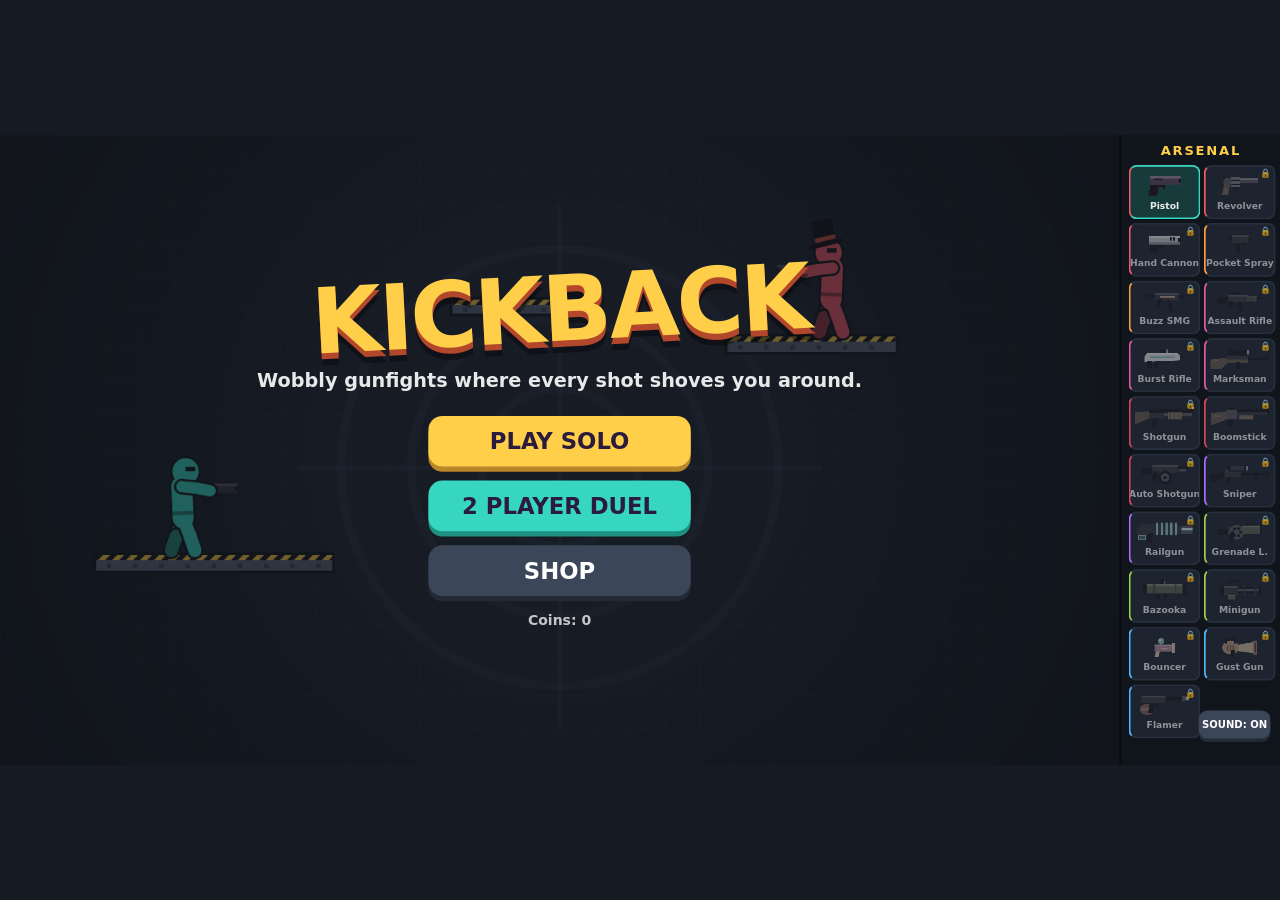
==== commit bfb77f3a: "Kickback: fix ragdoll launching, add 19 weapons, arsenal panel and stamina Co-Authored-By: Claude Op" ====
--- a/kickback/index.html
+++ b/kickback/index.html
@@ -6,9 +6,9 @@
 <title>Kickback</title>
 <style>
 html,body{margin:0;height:100%;background:#151a23;overflow:hidden;font-family:system-ui,-apple-system,"Segoe UI",Roboto,sans-serif;user-select:none;-webkit-user-select:none;touch-action:none}
-#stage{position:absolute;left:50%;top:50%;width:1280px;height:720px;transform-origin:0 0}
-canvas{position:absolute;inset:0;width:1280px;height:720px;display:block;cursor:crosshair}
-.screen{position:absolute;inset:0;display:none;flex-direction:column;align-items:center;justify-content:center;gap:16px;color:#fff;text-align:center;background:rgba(17,21,28,.6)}
+#stage{position:absolute;left:50%;top:50%;width:1464px;height:720px;transform-origin:0 0}
+canvas#c{position:absolute;left:0;top:0;width:1280px;height:720px;display:block;cursor:crosshair}
+.screen{position:absolute;left:0;top:0;width:1280px;height:720px;display:none;flex-direction:column;align-items:center;justify-content:safe center;gap:16px;color:#fff;text-align:center;background:rgba(17,21,28,.6);overflow-y:auto;box-sizing:border-box;padding:12px 0}
 .screen.on{display:flex}
 h1{font-size:104px;line-height:.9;margin:0;font-weight:900;letter-spacing:-3px;color:#ffcf4a;text-shadow:0 7px 0 #b3472c,0 14px 0 rgba(0,0,0,.35);transform:rotate(-3deg)}
 h2{font-size:58px;margin:0;font-weight:900;color:#ffcf4a;text-shadow:0 5px 0 #b3472c}
@@ -23,16 +23,50 @@
 button.ghost:active{box-shadow:0 2px 0 #232a36}
 .row{display:flex;gap:14px;flex-wrap:wrap;justify-content:center}
 .row button{min-width:200px}
-#shopGrid{display:grid;grid-template-columns:repeat(4,250px);gap:14px}
-.card{background:#2a3342;border-radius:16px;padding:14px;display:flex;flex-direction:column;gap:6px;align-items:center;border:3px solid transparent}
+#sShop{gap:6px}
+#sShop h2{font-size:40px}
+#shopGrid{display:grid;grid-template-columns:repeat(7,166px);gap:10px}
+#hatGrid{display:grid;grid-template-columns:repeat(5,170px);gap:10px}
+.card{background:#2a3342;border-radius:14px;padding:8px;display:flex;flex-direction:column;gap:4px;align-items:center;border:3px solid transparent}
 .card.eq{border-color:#37d6c0}
-.card b{font-size:22px}
-.card span{font-size:14px;opacity:.8;min-height:34px;font-weight:600}
-.card button{min-width:0;width:100%;font-size:19px;padding:9px 0}
+.card b{font-size:16px}
+.card span{font-size:12px;opacity:.8;font-weight:700;white-space:nowrap}
+.card canvas{width:150px;height:40px}
+.card button{min-width:0;width:100%;font-size:15px;padding:5px 0;border-radius:10px;box-shadow:0 4px 0 #b9862a}
+.card button.alt{box-shadow:0 4px 0 #1f8f80}
 .card button:disabled{opacity:.45;cursor:default}
-#coinsTop{font-size:28px;font-weight:900;color:#ffcf4a}
-#mute{position:absolute;right:14px;bottom:12px;min-width:0;font-size:16px;padding:8px 14px;box-shadow:0 4px 0 #232a36}
-h3{margin:6px 0 0;font-size:20px;opacity:.85}
+#coinsTop{font-size:24px;font-weight:900;color:#ffcf4a}
+#bShopBack{font-size:18px;padding:7px 0;min-width:200px}
+#mute{position:absolute;right:11px;bottom:30px;width:82px;min-width:0;font-size:11.5px;padding:9px 0;border-radius:10px;box-shadow:0 4px 0 #232a36}
+h3{margin:4px 0 0;font-size:18px;opacity:.85}
+/* weapon side panel */
+#panel{position:absolute;left:1280px;top:0;width:184px;height:720px;box-sizing:border-box;padding:8px;background:#10141b;border-left:3px solid #0a0d12;color:#fff;display:flex;flex-direction:column;gap:6px}
+#panel .ph{font-weight:900;font-size:15px;letter-spacing:2px;color:#ffcf4a;text-align:center;height:20px;line-height:20px}
+#wlist{display:grid;grid-template-columns:82px 82px;grid-auto-rows:62px;gap:4px}
+.wi{position:relative;background:#1d2430;border-radius:9px;border:2px solid #262f3d;display:flex;flex-direction:column;align-items:center;justify-content:center;gap:2px;cursor:pointer;box-sizing:border-box;overflow:hidden}
+.wi:hover{background:#28323f;border-color:#4b5a70}
+.wi canvas{width:74px;height:28px;display:block}
+.wi .n{font-size:10.5px;font-weight:800;white-space:nowrap;opacity:.92}
+.wi .k{position:absolute;left:4px;top:2px;font-size:9px;font-weight:900;opacity:.55}
+.wi.lock{cursor:default}
+.wi.lock canvas{opacity:.5;filter:grayscale(.7)}
+.wi.lock .n{opacity:.5}
+.wi.lock::after{content:"\1F512";position:absolute;right:4px;top:2px;font-size:10px;opacity:.7}
+.wi.sel{border-color:#37d6c0;background:#173a3a}
+.wi.sel2{border-color:#ffb23e;background:#3a2c17}
+.wi.sel.sel2{border-color:#37d6c0 #ffb23e #ffb23e #37d6c0;background:#2a3328}
+#tip{position:absolute;display:none;width:236px;box-sizing:border-box;padding:12px 14px;background:rgba(14,17,24,.96);border:2px solid #37d6c0;border-radius:12px;color:#fff;font-size:13px;font-weight:600;pointer-events:none;box-shadow:0 8px 24px rgba(0,0,0,.5);z-index:5}
+#tip .tn{font-size:18px;font-weight:900;color:#ffcf4a}
+#tip .tc{font-size:10px;font-weight:900;letter-spacing:1.5px;opacity:.6;margin-bottom:4px}
+#tip .td{opacity:.8;margin:4px 0 8px;line-height:1.35}
+#tip canvas{width:208px;height:64px;display:block;margin:2px 0 6px}
+#tip .st{display:flex;justify-content:space-between;padding:3px 0;border-top:1px solid rgba(255,255,255,.08)}
+#tip .st b{font-weight:900}
+#tip .dmg{color:#ff8a7a}
+#tip .sta{color:#5fe3a1}
+#tip .bar{height:6px;background:#2a3342;border-radius:3px;margin-top:5px;overflow:hidden}
+#tip .bar i{display:block;height:100%;background:#ffcf4a}
+#tip .lk{margin-top:8px;color:#ffcf4a;font-weight:800}
 </style>
 </head>
 <body>
@@ -54,7 +88,7 @@
     <h3>GUNS</h3>
     <div id="shopGrid"></div>
     <h3>HATS</h3>
-    <div id="hatGrid" style="display:grid;grid-template-columns:repeat(5,198px);gap:14px"></div>
+    <div id="hatGrid"></div>
     <button id="bShopBack" class="ghost">BACK</button>
   </div>
 
@@ -76,17 +110,24 @@
     </div>
   </div>
 
+  <div id="panel"><div class="ph">ARSENAL</div><div id="wlist"></div></div>
+  <div id="tip"></div>
+
   <button id="mute" class="ghost">SOUND: ON</button>
 </div>
 
 <script>
 'use strict';
 /* ---------- setup ---------- */
-const W=1280,H=720,h=1/120,G=1500,ROCKG=520;
+const W=1280,H=720,PW=184,h=1/120,G=1500,ROCKG=520,GRENG=900;
+/* physics safety limits (px/s): stop dolls from being yeeted */
+const VMAX=1300,VREL=850;
+/* stamina */
+const STA_MAX=100,STA_REGEN=32,STA_DELAY=.45;
 const stage=document.getElementById('stage'),cv=document.getElementById('c'),ctx=cv.getContext('2d');
 let Q=1;
 function resize(){
-  const s=Math.min(innerWidth/W,innerHeight/H);
+  const s=Math.min(innerWidth/(W+PW),innerHeight/H);
   stage.style.transform=`scale(${s}) translate(-50%,-50%)`;
   Q=Math.min(2,Math.max(1,s*(devicePixelRatio||1)));
   cv.width=W*Q;cv.height=H*Q;
@@ -97,19 +138,45 @@
 function rng(seed){let a=seed>>>0;return()=>{a|=0;a=a+0x6D2B79F5|0;let t=Math.imul(a^a>>>15,1|a);t=t+Math.imul(t^t>>>7,61|t)^t;return((t^t>>>14)>>>0)/4294967296}}
 function shade(hex,f){const n=parseInt(hex.slice(1),16);let r=n>>16,g=n>>8&255,b=n&255;const m=v=>Math.max(0,Math.min(255,Math.round(f<0?v*(1+f):v+(255-v)*f)));return`rgb(${m(r)},${m(g)},${m(b)})`}
 
-/* ---------- data ---------- */
+/* ---------- data ----------
+ Indices 0-3 must stay stable (old saves). New guns are appended; the panel sorts by category.
+ dmg per projectile · pel projectiles · cd s between shots · rec self-kick (px/s) · rmax cap for stacked self-kick
+ kb push on target per hit · kbMax cap for stacked push · sta stamina per trigger pull */
 const GUNS=[
- {id:'pistol',name:'Pistol',desc:'Six shots. Bullets bounce twice.',mag:6,rel:1.1,cd:.25,dmg:20,spd:1150,rec:150,pel:1,spr:.015,bnc:2,price:0,len:22},
- {id:'shotgun',name:'Shotgun',desc:'Short range. Kicks hard enough to jump.',mag:2,rel:1.3,cd:.4,dmg:9,spd:1000,rec:950,pel:7,spr:.24,bnc:0,life:.3,price:200,len:34},
- {id:'sniper',name:'Sniper',desc:'One huge shot. Punches through crates.',mag:1,rel:1.5,cd:.3,dmg:75,spd:2300,rec:520,pel:1,spr:0,bnc:1,pierce:2,price:600,len:46},
- {id:'bazooka',name:'Bazooka',desc:'Arcing rocket. Blows up crates and you.',mag:1,rel:2.1,cd:.3,dmg:70,spd:680,rec:700,pel:1,spr:0,bnc:0,rocket:1,price:1200,len:40}
+ {id:'pistol',cat:'pistol',name:'Pistol',desc:'Reliable sidearm. Bullets bounce twice.',mag:6,rel:1.1,cd:.25,dmg:20,spd:1150,rec:150,kb:75,pel:1,spr:.015,bnc:2,sta:6,price:0,len:22},
+ {id:'shotgun',cat:'shotgun',name:'Shotgun',desc:'Short range. Kicks hard enough to jump.',mag:2,rel:1.3,cd:.4,dmg:9,spd:1000,rec:950,kb:120,kbMax:720,pel:7,spr:.24,bnc:0,life:.3,sta:20,price:200,len:34,ai:1},
+ {id:'sniper',cat:'sniper',name:'Sniper',desc:'One huge shot. Punches through crates.',mag:1,rel:1.5,cd:.3,dmg:75,spd:2300,rec:520,kb:300,pel:1,spr:0,bnc:1,pierce:2,sta:35,price:600,len:46,laser:1,aiInt:1.35},
+ {id:'bazooka',cat:'heavy',name:'Bazooka',desc:'Arcing rocket. Blows up crates and you.',mag:1,rel:2.1,cd:.3,dmg:70,spd:680,rec:700,pel:1,spr:0,bnc:0,rocket:1,sta:40,price:1200,len:40,snd:'bazooka',aiInt:1.5},
+ {id:'revolver',cat:'pistol',name:'Revolver',desc:'Six heavy rounds. Slow but it hurts.',mag:6,rel:1.6,cd:.45,dmg:34,spd:1400,rec:260,kb:130,pel:1,spr:.01,bnc:1,sta:12,price:150,len:26,snd:'pistol'},
+ {id:'hcannon',cat:'pistol',name:'Hand Cannon',desc:'A pistol that thinks it is a rifle. Big kick.',mag:3,rel:1.5,cd:.6,dmg:48,spd:1500,rec:520,kb:220,pel:1,spr:.01,bnc:0,sta:22,price:450,len:30,snd:'sniper'},
+ {id:'uzi',cat:'smg',name:'Pocket Spray',desc:'Tiny, wild and very fast. Hold to spray.',mag:32,rel:1.3,cd:.05,dmg:5,spd:1100,rec:40,rmax:200,kb:30,kbMax:240,pel:1,spr:.12,bnc:0,sta:2,price:250,len:20,snd:'smg',ai:5},
+ {id:'smg',cat:'smg',name:'Buzz SMG',desc:'Steady bullet hose. Recoil creeps up.',mag:24,rel:1.4,cd:.075,dmg:8,spd:1250,rec:55,rmax:260,kb:40,kbMax:300,pel:1,spr:.07,bnc:0,sta:3,price:300,len:28,snd:'smg',ai:4},
+ {id:'rifle',cat:'rifle',name:'Assault Rifle',desc:'Full auto all-rounder.',mag:20,rel:1.5,cd:.11,dmg:14,spd:1500,rec:90,rmax:340,kb:55,kbMax:380,pel:1,spr:.03,bnc:0,sta:5,price:500,len:38,snd:'rifle',ai:3},
+ {id:'burst',cat:'rifle',name:'Burst Rifle',desc:'Three-round bursts. One stamina cost per burst.',mag:15,rel:1.5,cd:.45,dmg:16,spd:1600,rec:110,rmax:380,kb:70,kbMax:400,pel:1,spr:.02,bnc:0,burst:3,bcd:.07,sta:13,price:550,len:36,snd:'rifle'},
+ {id:'dmr',cat:'rifle',name:'Marksman',desc:'Precise semi-auto. Pierces one crate.',mag:5,rel:1.6,cd:.5,dmg:42,spd:2000,rec:280,kb:180,pel:1,spr:0,bnc:0,pierce:1,sta:16,price:650,len:42,snd:'sniper'},
+ {id:'boomstick',cat:'shotgun',name:'Boomstick',desc:'Double barrel. Point blank deletes people.',mag:2,rel:1.6,cd:.15,dmg:10,spd:1000,rec:1150,rmax:1200,kb:120,kbMax:900,pel:9,spr:.3,bnc:0,life:.28,sta:30,price:700,len:32,snd:'shotgun',ai:1},
+ {id:'autoshot',cat:'shotgun',name:'Auto Shotgun',desc:'Drum-fed pellets. Less kick, more spam.',mag:6,rel:1.8,cd:.3,dmg:7,spd:1050,rec:380,rmax:700,kb:90,kbMax:550,pel:5,spr:.2,bnc:0,life:.32,sta:15,price:800,len:34,snd:'shotgun',ai:2},
+ {id:'railgun',cat:'sniper',name:'Railgun',desc:'Slug goes through crates AND everyone in line.',mag:1,rel:2.2,cd:.4,dmg:95,spd:4000,rec:800,rmax:900,kb:420,pel:1,spr:0,bnc:0,pierce:99,rail:1,sta:55,price:1500,len:46,laser:1,snd:'rail',aiInt:1.7},
+ {id:'minigun',cat:'heavy',name:'Minigun',desc:'Shreds everything. Pushes you steadily backwards.',mag:80,rel:3,cd:.035,dmg:6,spd:1400,rec:38,rmax:520,kb:30,kbMax:450,pel:1,spr:.09,bnc:0,sta:1.6,price:1300,len:44,snd:'smg',ai:8},
+ {id:'grenade',cat:'heavy',name:'Grenade Launcher',short:'Grenade L.',desc:'Bouncy grenades. Boom on contact or after 1.2s.',mag:4,rel:1.9,cd:.55,dmg:55,spd:760,rec:330,pel:1,spr:0,bnc:0,gren:1,life:1.2,sta:26,price:900,len:32,snd:'gren',aiInt:1.3},
+ {id:'gust',cat:'fun',name:'Gust Gun',desc:'Air blast: shoves people, reflects bullets. Doubles as a jetpack.',mag:3,rel:1.4,cd:.5,dmg:6,spd:0,rec:1050,rmax:1150,pel:1,blast:1,range:270,push:1000,sta:28,price:400,len:34,snd:'gust'},
+ {id:'bouncer',cat:'fun',name:'Bouncer',desc:'Rubber balls bounce seven times.',mag:10,rel:1.3,cd:.2,dmg:12,spd:950,rec:100,kb:80,pel:1,spr:.02,bnc:7,life:4,sta:7,price:350,len:24,snd:'bouncy'},
+ {id:'flamer',cat:'fun',name:'Flamethrower',short:'Flamer',desc:'Short range fire stream. Barely any kick.',mag:60,rel:2,cd:.03,dmg:2.2,spd:540,rec:20,rmax:150,kb:10,kbMax:140,pel:1,spr:.18,bnc:0,life:.45,flame:1,sta:1.4,price:1000,len:34,snd:'flame'}
 ];
+const CATS={pistol:'PISTOL',smg:'SMG',rifle:'RIFLE',shotgun:'SHOTGUN',sniper:'SNIPER',heavy:'HEAVY / EXPLOSIVE',fun:'SPECIAL'};
+const CAT_ORDER=Object.keys(CATS);
+const CAT_COL={pistol:'#ef5b6b',smg:'#ff9b45',rifle:'#e05aa8',shotgun:'#d8455f',sniper:'#b06cff',heavy:'#9bd14b',fun:'#4fb7ff'};
+const ORDER=GUNS.map((g,i)=>i).sort((a,b)=>CAT_ORDER.indexOf(GUNS[a].cat)-CAT_ORDER.indexOf(GUNS[b].cat)||GUNS[a].price-GUNS[b].price);
+const gunIdx=id=>GUNS.findIndex(g=>g.id===id);
 const HATS=[
  {id:'none',name:'No hat',price:0},{id:'cowboy',name:'Cowboy',price:80},{id:'top',name:'Top hat',price:200},
  {id:'cone',name:'Traffic cone',price:350},{id:'crown',name:'Crown',price:900}
 ];
-let save={coins:0,guns:[true,false,false,false],gun:0,hats:[true,false,false,false,false],hat:0,best:0,muted:false};
+let save={coins:0,guns:[true],gun:0,hats:[true,false,false,false,false],hat:0,best:0,muted:false};
 try{const s=JSON.parse(localStorage.getItem('kickback_save'));if(s)save=Object.assign(save,s)}catch(e){}
+if(!Array.isArray(save.guns))save.guns=[true];
+while(save.guns.length<GUNS.length)save.guns.push(false);
+save.guns[0]=true;if(!(save.gun>=0&&save.gun<GUNS.length&&save.guns[save.gun]))save.gun=0;
 function persist(){try{localStorage.setItem('kickback_save',JSON.stringify(save))}catch(e){}}
 
 /* CrazyGames SDK hooks: safe no-ops until the SDK script is added */
@@ -133,12 +200,21 @@
   else if(n==='shotgun'){noise(900,.25,.8);tone('square',140,40,.15,.3)}
   else if(n==='sniper'){noise(2600,.3,.6);tone('sawtooth',400,50,.25,.25)}
   else if(n==='bazooka'){noise(500,.35,.6,'lowpass');tone('sine',180,60,.3,.3)}
+  else if(n==='smg'){noise(2200,.06,.3);tone('square',260,90,.04,.1)}
+  else if(n==='rifle'){noise(1500,.1,.45);tone('square',180,60,.07,.16)}
+  else if(n==='rail'){tone('sawtooth',300,2400,.18,.18);noise(3200,.35,.5)}
+  else if(n==='gren'){tone('sine',260,90,.12,.35);noise(700,.08,.3)}
+  else if(n==='gust'){noise(380,.4,.8,'lowpass');noise(1400,.25,.25)}
+  else if(n==='bouncy'){tone('sine',520,180,.12,.25);noise(1600,.05,.2)}
+  else if(n==='flame'){if(Math.random()<.35)noise(600,.12,.12,'lowpass')}
   else if(n==='ping')tone('sine',rnd(1700,2300),900,.12,.12)
+  else if(n==='boing')tone('sine',rnd(300,420),rnd(600,800),.09,.12)
   else if(n==='hit')tone('sine',190,60,.14,.5)
   else if(n==='wood')noise(600,.1,.4)
   else if(n==='boom'){noise(220,.7,1,'lowpass');tone('sine',110,30,.5,.6)}
   else if(n==='coin'){tone('square',880,880,.07,.12);setTimeout(()=>AC&&!save.muted&&tone('square',1320,1320,.1,.12),70)}
   else if(n==='click')tone('square',320,200,.04,.12)
+  else if(n==='tired')tone('triangle',240,150,.08,.12)
   else if(n==='reload'){tone('square',500,300,.04,.12);setTimeout(()=>AC&&!save.muted&&tone('square',700,500,.05,.12),90)}
 }
 
@@ -157,7 +233,8 @@
   const d={p,pl:Object.values(p),facing:f,
     sticks:[S('head','neck'),S('neck','hip'),S('head','hip',.4),S('neck','elbF'),S('elbF','handF'),S('neck','elbB'),S('elbB','handB'),S('hip','kneeL'),S('kneeL','footL'),S('hip','kneeR'),S('kneeR','footR')],
     team:'enemy',col:'#ef5b6b',alive:true,hp:100,maxHp:100,stun:0,groundT:.2,aim:f>0?0:Math.PI,gun:0,
-    gs:GUNS.map(g=>({ammo:g.mag,cd:0,rel:0})),owned:[true,true,true,true],hat:0,ai:null,human:0,recMul:1,dmgMul:1,fade:1,deadT:0,gone:false,flash:0};
+    gs:GUNS.map(g=>({ammo:g.mag,cd:0,rel:0})),owned:GUNS.map(()=>true),hat:0,ai:null,human:0,recMul:1,dmgMul:1,fade:1,deadT:0,gone:false,flash:0,
+    sta:STA_MAX,staT:0,tired:0,tiredS:0,tiredTxt:0,bN:0,bT:0,bG:-1,dmgAcc:0};
   return Object.assign(d,o);
 }
 
@@ -167,25 +244,33 @@
     plat(120,470,270);plat(890,470,270);plat(540,270,200,16);plat(560,580,160);
     crate(618,580);crate(618,536);crate(346,470);crate(890,470);
     plat(631,90,18,110);
-    player=makeDoll(230,470,1,{team:'p1',col:'#37d6c0',human:1,hat:save.hat});
-    p2=makeDoll(1050,470,-1,{team:'p2',col:'#ffb23e',human:2,hat:1});
+    const g1=player&&mode==='duel'&&player.team==='p1'&&p2?player.gun:0,g2=p2?p2.gun:0;
+    player=makeDoll(230,470,1,{team:'p1',col:'#37d6c0',human:1,hat:save.hat,gun:g1});
+    p2=makeDoll(1050,470,-1,{team:'p2',col:'#ffb23e',human:2,hat:1,gun:g2});
     dolls.push(player,p2);return;
   }
   const R=rng(wave*977+31);
   plat(110,480,270);
   if(wave>=2)crate(336,480);
-  const hp=player&&player.alive?Math.min(100,player.hp+35):100,gun=player?player.gun:save.gun;
+  const hp=player&&player.alive?Math.min(100,player.hp+35):100;
+  let gun=player&&!p2?player.gun:save.gun;if(!save.guns[gun])gun=0;
   player=makeDoll(215,480,1,{team:'p1',col:'#37d6c0',human:1,hat:save.hat,owned:save.guns.slice(),gun,hp});
   dolls.push(player);p2=null;
+  const pool=['pistol'];
+  if(wave>=2)pool.push('revolver','smg');
+  if(wave>=3)pool.push('shotgun','rifle');
+  if(wave>=4)pool.push('sniper','burst','autoshot');
+  if(wave>=5)pool.push('dmr','grenade','uzi');
+  if(wave>=6)pool.push('bazooka','minigun');
+  if(wave>=8)pool.push('railgun','boomstick');
   const n=Math.min(1+Math.floor((wave-1)/2),4);
   const ys=[230,345,460,575].sort(()=>R()-.5).slice(0,n);
   for(const y of ys){
     const w=150+R()*50,x=700+R()*(1180-700-w),pl=plat(x,y,w);
-    let gun=0;const r=R();
-    if(wave>=6&&r<.22)gun=3;else if(wave>=4&&r<.5)gun=2;
+    const gun=gunIdx(pool[Math.floor(R()*pool.length)]);
     if(wave>=2&&R()<.45)crate(pl.x,pl.y);
-    const e=makeDoll(pl.x+w/2+18,y,-1,{col:['#ef5b6b','#ef5b6b','#b06cff','#9bd14b'][gun],gun,hp:Math.min(110,34+wave*6),recMul:.45,dmgMul:Math.min(.9,.35+wave*.05),hat:R()<.3?1+Math.floor(R()*4):0,
-      ai:{t:1.8+R()*1.6,err:0,int:Math.max(1.25,3.2-wave*.15),acc:Math.max(.03,.19-wave*.014)}});
+    const e=makeDoll(pl.x+w/2+18,y,-1,{col:CAT_COL[GUNS[gun].cat],gun,hp:Math.min(110,34+wave*6),recMul:.45,dmgMul:Math.min(.9,.35+wave*.05),hat:R()<.3?1+Math.floor(R()*4):0,
+      ai:{t:1.8+R()*1.6,err:0,shots:0,int:Math.max(1.25,3.2-wave*.15),acc:Math.max(.03,.19-wave*.014)}});
     e.maxHp=e.hp;dolls.push(e);
   }
   plat(470+R()*130,130+R()*90,170,16);
@@ -193,26 +278,57 @@
   if(wave>=5)plat(430+R()*90,610+R()*40,150,16);
 }
 
-/* ---------- physics ---------- */
+/* ---------- physics ----------
+ Verlet points: velocity is (x-px). The old yeet came from collision push-outs (and stacked impulses)
+ being turned straight into velocity. Now push-outs only cancel the velocity INTO the surface,
+ impulses are capped per direction, and every step clamps body + limb speed. */
 function collide(q){
   for(const s of solids){
     if(q.x>s.x-q.r&&q.x<s.x+s.w+q.r&&q.y>s.y-q.r&&q.y<s.y+s.h+q.r){
-      const dl=q.x-(s.x-q.r),dr=s.x+s.w+q.r-q.x,dt=q.y-(s.y-q.r),db=s.y+s.h+q.r-q.y,m=Math.min(dl,dr,dt,db);
-      if(m===dt){q.y=s.y-q.r;q.g=true}else if(m===db)q.y=s.y+s.h+q.r;else if(m===dl)q.x=s.x-q.r;else q.x=s.x+s.w+q.r;
+      const dl=q.x-(s.x-q.r),dr=s.x+s.w+q.r-q.x,dt=q.y-(s.y-q.r),db=s.y+s.h+q.r-q.y;
+      /* a falling crate shoves limbs aside instead of catapulting them onto its lid */
+      const m=s.vy>30?Math.min(dl,dr):Math.min(dl,dr,dt,db);
+      const vx=q.x-q.px,vy=q.y-q.py;
+      if(m===dt){q.y=s.y-q.r;q.py=q.y-Math.min(vy,0);q.g=true}
+      else if(m===db){q.y=s.y+s.h+q.r;q.py=q.y-Math.max(vy,0)}
+      else if(m===dl){q.x=s.x-q.r;q.px=q.x-Math.min(vx,0)}
+      else{q.x=s.x+s.w+q.r;q.px=q.x-Math.max(vx,0)}
     }
   }
 }
 function bal(q,tx,ty,k,fvx,fvy){
-  q.x+=(tx-q.x)*k;q.y+=(ty-q.y)*k;
-  const vx=q.x-q.px,vy=q.y-q.py;q.px=q.x-(fvx+(vx-fvx)*.8);q.py=q.y-(fvy+(vy-fvy)*.8);
+  let mx=(tx-q.x)*k,my=(ty-q.y)*k;const m=Math.hypot(mx,my);
+  if(m>2.4){mx*=2.4/m;my*=2.4/m}
+  q.x+=mx;q.y+=my;
+  /* standing-up speed relative to the feet is capped, otherwise the spring winds itself up
+     (body lifts the legs, legs lift the target) and catapults a crouched doll into the sky */
+  let rx=(q.x-q.px-fvx)*.8,ry=(q.y-q.py-fvy)*.8;const rm=Math.hypot(rx,ry),RM=300*h;
+  if(rm>RM){rx*=RM/rm;ry*=RM/rm}
+  q.px=q.x-(fvx+rx);q.py=q.y-(fvy+ry);
+}
+function comVel(d){let vx=0,vy=0;for(const q of d.pl){vx+=q.x-q.px;vy+=q.y-q.py}const n=d.pl.length;return[vx/n/h,vy/n/h]}
+function limitSpeed(d){
+  const n=d.pl.length;let cx=0,cy=0;
+  for(const q of d.pl){
+    if(!Number.isFinite(q.x+q.y+q.px+q.py)){q.x=q.px=Number.isFinite(q.px)?q.px:W/2;q.y=q.py=Number.isFinite(q.py)?q.py:H+300}
+    cx+=q.x-q.px;cy+=q.y-q.py;
+  }
+  cx/=n;cy/=n;
+  const cm=Math.hypot(cx,cy),MX=VMAX*h,MR=VREL*h,s=cm>MX?MX/cm:1;
+  for(const q of d.pl){
+    let rx=q.x-q.px-cx,ry=q.y-q.py-cy;const rm=Math.hypot(rx,ry);
+    if(rm>MR){rx*=MR/rm;ry*=MR/rm}
+    q.px=q.x-(cx*s+rx);q.py=q.y-(cy*s+ry);
+  }
 }
 function stepDoll(d){
   const p=d.p;
+  limitSpeed(d);
   for(const q of d.pl){const vx=(q.x-q.px)*.9985,vy=(q.y-q.py)*.9985;q.px=q.x;q.py=q.y;q.x+=vx;q.y+=vy+G*h*h;q.g=false}
   if(d.alive){
     if(d.stun<=0&&d.groundT>0){
       const fx=(p.footL.x+p.footR.x)/2,fy=(p.footL.y+p.footR.y)/2;
-      const fvx=(p.footL.x-p.footL.px+p.footR.x-p.footR.px)/2,fvy=(p.footL.y-p.footL.py+p.footR.y-p.footR.py)/2,K=.14;
+      const fvx=(p.footL.x-p.footL.px+p.footR.x-p.footR.px)/2,fvy=Math.max(0,(p.footL.y-p.footL.py+p.footR.y-p.footR.py)/2),K=.14;
       bal(p.hip,fx,fy-38,K,fvx,fvy);bal(p.neck,fx+d.facing*2,fy-74,K,fvx,fvy);bal(p.head,fx+d.facing*3,fy-92,K,fvx,fvy);
       bal(p.kneeL,fx-8,fy-18,K*.5,fvx,fvy);bal(p.kneeR,fx+8,fy-18,K*.5,fvx,fvy);
       p.footL.x+=(fx-12-p.footL.x)*.03;p.footR.x+=(fx+12-p.footR.x)*.03;
@@ -228,7 +344,16 @@
   for(const q of d.pl)if(q.g){const vx=q.x-q.px;q.px=q.x-vx*fr}
   if(p.footL.g||p.footR.g)d.groundT=.12;
 }
-function impulse(d,vx,vy){for(const q of d.pl){q.px-=vx*h;q.py-=vy*h}}
+/* Push a whole doll. Stacked pushes in the same direction never exceed `cap`,
+ so 9 pellets or a rocket + recoil in the same frame can't add up to a launch. */
+function impulse(d,vx,vy,cap){
+  const m=Math.hypot(vx,vy);if(!(m>0))return;
+  const ux=vx/m,uy=vy/m,[cx,cy]=comVel(d),along=cx*ux+cy*uy;
+  cap=Math.min(cap===undefined?m*1.2:cap,VMAX);
+  let add=m;if(along+add>cap)add=Math.max(0,cap-along);
+  if(add<=0)return;
+  for(const q of d.pl){q.px-=ux*add*h;q.py-=uy*add*h}
+}
 function waddle(d,dir){
   if(!dir||!d.alive||d.stun>0||d.groundT<=0)return;
   const want=dir*190*h;
@@ -236,31 +361,68 @@
 }
 
 function spark(x,y,col,n,spd=260,life=.35,size=3,grav=600){
-  if(parts.length>500)return;
+  if(parts.length>600)return;
   for(let i=0;i<n;i++){const a=rnd(Math.PI*2),s=rnd(spd*.3,spd);parts.push({x,y,vx:Math.cos(a)*s,vy:Math.sin(a)*s,life:rnd(life*.5,life),max:life,col,size:rnd(size*.5,size),grav})}
 }
 function addText(x,y,txt,col='#fff',size=22){texts.push({x,y,txt,col,size,t:0})}
 function addCoins(n,x,y){save.coins+=n;runCoins+=n;addText(x,y,'+'+n,'#ffcf4a',24);snd('coin')}
 
+function tired(d){
+  d.tired=.35;
+  if(d.tiredS<=0){snd('tired');d.tiredS=.4}
+  if(d.tiredTxt<=0){addText(d.p.head.x,d.p.head.y-70,'NO STAMINA','#ff8a7a',20);d.tiredTxt=1.4}
+}
 function fire(d){
   const g=GUNS[d.gun],st=d.gs[d.gun];
-  if(!d.alive||st.cd>0||st.rel>0||st.ammo<=0)return false;
+  if(!d.alive||st.cd>0||st.rel>0||st.ammo<=0||d.bN>0)return false;
+  if(d.sta<g.sta){if(d.human)tired(d);return false}
+  d.sta-=g.sta;d.staT=STA_DELAY;
   st.ammo--;st.cd=g.cd;if(st.ammo<=0)st.rel=g.rel;
+  if(g.burst){d.bN=g.burst-1;d.bT=g.bcd;d.bG=d.gun}
+  shoot(d,g);
+  return true;
+}
+function shoot(d,g){
   const a=d.aim,ca=Math.cos(a),sa=Math.sin(a),hx=d.p.handF.x,hy=d.p.handF.y;
   let ox=hx+ca*g.len*1.35,oy=hy+sa*g.len*1.35;
   for(const s of solids)if(ox>s.x&&ox<s.x+s.w&&oy>s.y&&oy<s.y+s.h){ox=hx;oy=hy;break}
-  for(let i=0;i<g.pel;i++){
-    const aa=a+(Math.random()-.5)*2*g.spr,sp=g.spd*(g.pel>1?rnd(.8,1.15):1);
-    bullets.push({x:ox,y:oy,vx:Math.cos(aa)*sp,vy:Math.sin(aa)*sp,g,owner:d,bnc:g.bnc,dmg:g.dmg*d.dmgMul,life:g.life||2.6,age:0,pierce:g.pierce||0,bounced:false,trail:[]});
-  }
-  const rk=g.rec*d.recMul;impulse(d,-ca*rk,-sa*rk);
-  spark(ox,oy,'#ffe9a8',g.pel>1?10:5,300,.15,4,0);
-  shake=Math.max(shake,g.rec/90);snd(g.id);
-  return true;
+  if(g.blast)blast(d,g,ox,oy,ca,sa);
+  else for(let i=0;i<g.pel;i++){
+    const aa=a+(Math.random()-.5)*2*g.spr,sp=g.spd*(g.pel>1||g.flame?rnd(.8,1.15):1);
+    bullets.push({x:ox,y:oy,vx:Math.cos(aa)*sp,vy:Math.sin(aa)*sp,g,owner:d,bnc:g.bnc,dmg:g.dmg*d.dmgMul,life:(g.life||2.6)*(g.flame?rnd(.75,1.1):1),age:0,pierce:g.pierce||0,bounced:false,trail:[],
+      grav:g.rocket?ROCKG:g.gren?GRENG:g.flame?-160:0,hits:g.rail?[]:null});
+  }
+  const rk=g.rec*d.recMul;impulse(d,-ca*rk,-sa*rk,(g.rmax||g.rec*1.15)*d.recMul);
+  if(!g.flame&&!g.blast)spark(ox,oy,g.rail?'#9ff4ff':'#ffe9a8',g.pel>1?10:5,300,.15,4,0);
+  shake=Math.max(shake,Math.min(11,g.rec/90));snd(g.snd||g.id);
+}
+function blast(d,g,ox,oy,ca,sa){
+  const src={owner:d,bounced:false,dmg:g.dmg*d.dmgMul};
+  for(const e of dolls){
+    if(e===d||e.gone)continue;
+    let best=null;
+    for(const q of [e.p.hip,e.p.neck,e.p.head]){const dx=q.x-ox,dy=q.y-oy,dist=Math.hypot(dx,dy)||1;if(dist<g.range&&(dx*ca+dy*sa)/dist>.78&&(!best||dist<best))best=dist}
+    if(best===null)continue;
+    const f=1-best/g.range*.55;
+    e.stun=Math.max(e.stun,.6);
+    impulse(e,ca*g.push*f,sa*g.push*f-160*f,g.push*1.05);
+    if(e.alive)damage(e,src.dmg,src,false);
+  }
+  for(const s of solids.slice())if(s.type==='wood'){const dx=s.x+s.w/2-ox,dy=s.y+s.h/2-oy,dist=Math.hypot(dx,dy)||1;if(dist<g.range*.8&&(dx*ca+dy*sa)/dist>.75)hitCrate(s,25,s.x+s.w/2,s.y+s.h/2)}
+  for(const b of bullets){
+    if(b.owner===d)continue;
+    const dx=b.x-ox,dy=b.y-oy,dist=Math.hypot(dx,dy)||1;
+    if(dist<g.range&&(dx*ca+dy*sa)/dist>.7){const sp=Math.max(500,Math.hypot(b.vx,b.vy));b.vx=ca*sp;b.vy=sa*sp;b.owner=d;b.age=.2;spark(b.x,b.y,'#bfe8ff',5,200,.25,3)}
+  }
+  for(let i=0;i<26&&parts.length<600;i++){
+    const aa=Math.atan2(sa,ca)+rnd(-.45,.45),s=rnd(380,900);
+    parts.push({x:ox,y:oy,vx:Math.cos(aa)*s,vy:Math.sin(aa)*s,life:rnd(.15,.35),max:.35,col:Math.random()<.5?'#dff3ff':'#9fd2ff',size:rnd(5,11),grav:0});
+  }
 }
 function reload(d){const g=GUNS[d.gun],st=d.gs[d.gun];if(st.rel<=0&&st.ammo<g.mag){st.ammo=0;st.rel=g.rel;if(d.human)snd('click')}}
-function switchGun(d,i){if(!d.alive||i===d.gun||!d.owned[i])return;const st=d.gs[d.gun];if(st.rel>0)st.rel=GUNS[d.gun].rel;d.gun=i;d.gs[i].cd=Math.max(d.gs[i].cd,.2);snd('click')}
-function cycleGun(d,dir=1){let i=d.gun;for(let k=0;k<4;k++){i=(i+dir+4)%4;if(d.owned[i]){switchGun(d,i);return}}}
+function switchGun(d,i){if(!d.alive||i===d.gun||!d.owned[i])return;const st=d.gs[d.gun];if(st.rel>0)st.rel=GUNS[d.gun].rel;d.gun=i;d.bN=0;d.gs[i].cd=Math.max(d.gs[i].cd,.2);snd('click')}
+function cycleGun(d,dir=1){let k=ORDER.indexOf(d.gun);for(let n=0;n<ORDER.length;n++){k=(k+dir+ORDER.length)%ORDER.length;if(d.owned[ORDER[k]]){switchGun(d,ORDER[k]);return}}}
+function ownedOrder(d){return ORDER.filter(i=>d.owned[i])}
 
 const SEGS=[['neck','hip',13,1],['neck','elbF',7,.6],['elbF','handF',7,.6],['neck','elbB',7,.6],['elbB','handB',7,.6],['hip','kneeL',8,.6],['kneeL','footL',8,.6],['hip','kneeR',8,.6],['kneeR','footR',8,.6]];
 function hitTest(d,x,y){
@@ -274,13 +436,19 @@
 }
 function damage(d,amt,b,head){
   if(!d.alive)return;
-  d.hp-=amt;d.stun=Math.max(d.stun,.28);d.flash=.12;
-  addText(d.p.head.x+rnd(-14,14),d.p.head.y-30,head?'HEADSHOT '+Math.round(amt):''+Math.round(amt),head?'#ffcf4a':'#fff',head?24:20);
+  d.hp-=amt;d.flash=.12;
+  if(amt<5){
+    d.stun=Math.max(d.stun,.12);d.dmgAcc+=amt;
+    if(d.dmgAcc>=10||d.hp<=0){addText(d.p.head.x+rnd(-14,14),d.p.head.y-30,''+Math.round(d.dmgAcc),'#ffb27a',18);d.dmgAcc=0}
+  }else{
+    d.stun=Math.max(d.stun,.28);
+    addText(d.p.head.x+rnd(-14,14),d.p.head.y-30,head?'HEADSHOT '+Math.round(amt):''+Math.round(amt),head?'#ffcf4a':'#fff',head?24:20);
+  }
   if(d.hp<=0)kill(d,b,head);
 }
 function kill(d,b,head){
   if(!d.alive)return;
-  d.alive=false;d.hp=0;slowmo=.35;shake=Math.max(shake,9);
+  d.alive=false;d.hp=0;d.bN=0;slowmo=.35;shake=Math.max(shake,9);
   spark(d.p.neck.x,d.p.neck.y,d.col,16,340,.6,5);
   if(mode==='solo'&&d.team==='enemy'){
     let c=10;const mine=b&&b.owner===player;
@@ -290,52 +458,69 @@
   }
 }
 function hitCrate(s,dmg,x,y){
+  if(s.hp<=0)return;
   s.hp-=dmg;spark(x,y,'#c98f5a',6,220,.4,5);snd('wood');
   if(s.hp<=0){const i=solids.indexOf(s);if(i>=0)solids.splice(i,1);spark(s.x+s.w/2,s.y+s.h/2,'#b9783f',18,320,.6,8);spark(s.x+s.w/2,s.y+s.h/2,'#8a5527',10,260,.6,6)}
 }
-function explode(x,y,b){
-  const R=150;
+function explode(x,y,b,R=150,push=950){
   for(const d of dolls){
     if(d.gone)continue;
     const dx=d.p.hip.x-x,dy=d.p.hip.y-20-y,dist=Math.hypot(dx,dy)||1;
-    if(dist<R){const f=1-dist/R;impulse(d,dx/dist*950*f,dy/dist*950*f-320*f);d.stun=Math.max(d.stun,.7);damage(d,b.dmg*(.35+.65*f),b,false)}
+    if(dist<R){const f=1-dist/R;impulse(d,dx/dist*push*f,dy/dist*push*f-320*f,push*1.15);d.stun=Math.max(d.stun,.7);damage(d,b.dmg*(.35+.65*f),b,false)}
   }
   for(const s of solids.slice())if(s.type==='wood'&&Math.hypot(s.x+s.w/2-x,s.y+s.h/2-y)<R)hitCrate(s,200,s.x+s.w/2,s.y+s.h/2);
-  spark(x,y,'#ffcf4a',26,520,.5,9,200);spark(x,y,'#ff7a3d',22,380,.6,11,100);spark(x,y,'#55495f',16,200,.9,14,-80);
-  shake=Math.max(shake,16);snd('boom');
+  const k=R/150;
+  spark(x,y,'#ffcf4a',Math.round(26*k),520*k,.5,9,200);spark(x,y,'#ff7a3d',Math.round(22*k),380*k,.6,11,100);spark(x,y,'#55495f',Math.round(16*k),200,.9,14,-80);
+  shake=Math.max(shake,16*k);snd('boom');
 }
 function stepBullets(){
   for(let i=bullets.length-1;i>=0;i--){
-    const b=bullets[i];b.age+=h;if(b.g.rocket){b.vy+=ROCKG*h;if(Math.random()<.5)parts.push({x:b.x,y:b.y,vx:rnd(-20,20),vy:rnd(-20,20),life:.4,max:.4,col:'#8a7f96',size:rnd(4,8),grav:-60})}
+    const b=bullets[i],g=b.g;b.age+=h;
+    if(b.grav)b.vy+=b.grav*h;
+    if(g.flame){b.vx*=.975;b.vy*=.975}
+    if(g.rocket&&Math.random()<.5)parts.push({x:b.x,y:b.y,vx:rnd(-20,20),vy:rnd(-20,20),life:.4,max:.4,col:'#8a7f96',size:rnd(4,8),grav:-60});
     let dx=b.vx*h,dy=b.vy*h;const n=Math.max(1,Math.ceil(Math.hypot(dx,dy)/5));dx/=n;dy/=n;let dead=false;
     for(let k=0;k<n&&!dead;k++){
       const ox=b.x,oy=b.y;b.x+=dx;b.y+=dy;
+      let stop=false;
       for(const s of solids){
         if(b.x>s.x&&b.x<s.x+s.w&&b.y>s.y&&b.y<s.y+s.h){
-          if(b.g.rocket){explode(ox,oy,b);dead=true;break}
+          if(g.rocket){explode(ox,oy,b);dead=true;break}
+          if(g.flame){if(Math.random()<.3)spark(ox,oy,'#ff8a3d',1,80,.2,4,-100);dead=true;break}
+          if(g.gren){
+            if(ox<=s.x||ox>=s.x+s.w)b.vx=-b.vx*.55;else{b.vy=-b.vy*.45;b.vx*=.8}
+            b.x=ox;b.y=oy;stop=true;if(Math.hypot(b.vx,b.vy)>160)snd('wood');break;
+          }
           if(s.type==='wood'){hitCrate(s,b.dmg*(b.pierce?9:1),b.x,b.y);if(b.pierce>0&&s.hp<=0)b.pierce--;else dead=true;break}
           spark(ox,oy,'#ffe9a8',5,240,.25,3);
-          if(b.bnc>0){b.bnc--;b.bounced=true;if(ox<=s.x||ox>=s.x+s.w){b.vx=-b.vx;dx=-dx}else{b.vy=-b.vy;dy=-dy}b.x=ox;b.y=oy;b.dmg*=.85;snd('ping')}else dead=true;
+          if(b.bnc>0){b.bnc--;b.bounced=true;if(ox<=s.x||ox>=s.x+s.w){b.vx=-b.vx;dx=-dx}else{b.vy=-b.vy;dy=-dy}b.x=ox;b.y=oy;b.dmg*=.85;snd(g.id==='bouncer'?'boing':'ping')}else dead=true;
           break;
         }
       }
-      if(dead)break;
+      if(dead||stop)break;
       for(const d of dolls){
         if(d.gone||!d.alive||(d===b.owner&&b.age<.15))continue;
+        if(b.hits&&b.hits.includes(d))continue;
         if(Math.abs(b.x-d.p.hip.x)>90||Math.abs(b.y-d.p.hip.y)>110)continue;
         const hit=hitTest(d,b.x,b.y);
         if(hit){
-          if(b.g.rocket)explode(b.x,b.y,b);
+          if(g.rocket)explode(b.x,b.y,b);
+          else if(g.gren)explode(b.x,b.y,b,125,800);
           else{
-            for(const q of hit.pts){q.px-=b.vx*h*.13;q.py-=b.vy*h*.13}
-            impulse(d,b.vx*.05,b.vy*.05);spark(b.x,b.y,'#fff',6,260,.3,4);snd('hit');
+            const sp=Math.hypot(b.vx,b.vy)||1,ux=b.vx/sp,uy=b.vy/sp,kb=g.kb||60,loc=Math.min(kb*1.6,420);
+            for(const q of hit.pts){q.px-=ux*loc*h;q.py-=uy*loc*h}
+            impulse(d,ux*kb,uy*kb,Math.max(kb*1.3,g.kbMax||0));
+            spark(b.x,b.y,g.flame?'#ffb23e':'#fff',g.flame?2:6,260,.3,4);
+            if(!g.flame)snd('hit');
             damage(d,b.dmg*hit.mult,b,hit.head);
           }
+          if(b.hits){b.hits.push(d);continue}
           dead=true;break;
         }
       }
     }
-    b.trail.push(b.x,b.y);if(b.trail.length>16)b.trail.splice(0,2);
+    if(!g.flame){b.trail.push(b.x,b.y);const tl=g.rail?40:16;if(b.trail.length>tl)b.trail.splice(0,2)}
+    if(g.gren&&!dead&&b.age>b.life){explode(b.x,b.y,b,125,800);dead=true}
     if(dead||b.age>b.life||b.x<-60||b.x>W+60||b.y<-400||b.y>H+60)bullets.splice(i,1);
   }
 }
@@ -353,13 +538,16 @@
     for(const e of dolls){
       if(!e.ai||!e.alive)continue;
       const g=GUNS[e.gun],T=player.p.neck,S=e.p.neck;let dx=T.x-S.x,dy=T.y+16-S.y;
-      if(g.rocket){const t=Math.hypot(dx,dy)/g.spd;dy-=.5*ROCKG*t*t}
+      if(g.rocket||g.gren){const t=Math.hypot(dx,dy)/g.spd;dy-=.5*(g.rocket?ROCKG:GRENG)*t*t}
       e.aim=angLerp(e.aim,Math.atan2(dy,dx)+e.ai.err,5*h);
-      if(!player.alive)continue;
+      if(!player.alive){e.ai.shots=0;continue}
       e.ai.t-=h;
+      const st=e.gs[e.gun];
+      if(e.ai.shots>0&&e.stun<=0&&st.cd<=0){if(!fire(e))e.ai.shots=0;else e.ai.shots--}
       if(e.ai.t<=0&&e.stun<=0){
-        const st=e.gs[e.gun];st.ammo=g.mag;st.rel=0;st.cd=0;fire(e);
-        e.ai.t=e.ai.int*rnd(.8,1.25)*(e.gun===2?1.35:1)*(e.gun===3?1.5:1);e.ai.err=rnd(-1,1)*e.ai.acc;
+        if(e.sta<g.sta){e.ai.t=.35;continue}
+        st.ammo=g.mag;st.rel=0;st.cd=0;fire(e);e.ai.shots=(g.ai||1)-1;
+        e.ai.t=e.ai.int*rnd(.8,1.25)*(g.aiInt||1);e.ai.err=rnd(-1,1)*e.ai.acc;
       }
     }
   }else{
@@ -374,9 +562,17 @@
   if(state==='play')control();
   for(const d of dolls){
     if(d.gone)continue;
-    d.stun-=h;d.groundT-=h;d.flash-=h;
+    d.stun-=h;d.groundT-=h;d.flash-=h;d.tired-=h;d.tiredS-=h;d.tiredTxt-=h;
+    d.staT-=h;if(d.staT<=0&&d.sta<STA_MAX)d.sta=Math.min(STA_MAX,d.sta+STA_REGEN*h);
     const st=d.gs[d.gun];st.cd-=h;
     if(st.rel>0){st.rel-=h;if(st.rel<=0){st.ammo=GUNS[d.gun].mag;if(d.human)snd('reload')}}
+    if(d.bN>0){
+      d.bT-=h;
+      if(d.bT<=0){
+        const g=GUNS[d.gun];
+        if(d.alive&&d.gun===d.bG&&st.ammo>0&&st.rel<=0){st.ammo--;if(st.ammo<=0)st.rel=g.rel;shoot(d,g);d.bN--;d.bT=g.bcd}else d.bN=0;
+      }
+    }
     stepDoll(d);
     if(d.p.hip.y>H+140){if(d.alive){if(d.human||mode==='duel')addText(Math.max(80,Math.min(W-80,d.p.hip.x)),H-60,'FELL!','#ff8a8a',26);kill(d,null,false)}d.gone=true}
     if(!d.alive){d.deadT+=h;if(d.deadT>3.5){d.fade-=h*1.5;if(d.fade<=0)d.gone=true}}
@@ -384,6 +580,14 @@
   for(const c of solids){
     if(c.type!=='wood')continue;
     c.vy+=G*h;c.y+=c.vy*h;
+    /* a crate falling onto someone shatters on their head instead of swallowing the ragdoll */
+    if(c.vy>150)for(const d of dolls){
+      if(d.gone||c.hp<=0)continue;
+      if(d.pl.some(q=>q.x>c.x&&q.x<c.x+c.w&&q.y>c.y&&q.y<c.y+c.h)){
+        hitCrate(c,999,c.x+c.w/2,c.y+c.h/2);d.stun=Math.max(d.stun,.35);impulse(d,0,200,250);
+        if(d.alive)damage(d,10,null,false);
+      }
+    }
     for(const o of solids){if(o===c)continue;if(c.x<o.x+o.w&&c.x+c.w>o.x&&c.y+c.h>o.y&&c.y<o.y+o.h&&c.y+c.h-o.y<24){c.y=o.y-c.h;c.vy=0}}
   }
   for(let i=solids.length-1;i>=0;i--)if(solids[i].y>H+100)solids.splice(i,1);
@@ -410,9 +614,9 @@
 }
 
 /* ---------- flow ---------- */
-function show(id){for(const s of document.querySelectorAll('.screen'))s.classList.toggle('on',s.id===id)}
+function show(id){for(const s of document.querySelectorAll('.screen'))s.classList.toggle('on',s.id===id);hideTip()}
 function startGame(m){
-  audio();mode=m;wave=1;runCoins=0;score=[0,0];flowT=0;player=null;buildArena();
+  audio();mode=m;wave=1;runCoins=0;score=[0,0];flowT=0;player=null;p2=null;buildArena();
   state='play';show('');hintT=7;banner=m==='solo'?'WAVE 1':'FIRST TO 3';bannerT=1.4;mouse.down=false;SDK.start();
 }
 function endRun(){
@@ -428,19 +632,22 @@
   show('sOver');
 }
 function toMenu(){
-  state='menu';SDK.stop();persist();mode='solo';wave=1;player=null;buildArena();for(const d of dolls)if(d.ai)d.ai.t=1e9;
+  state='menu';SDK.stop();persist();mode='solo';wave=1;player=null;p2=null;buildArena();for(const d of dolls)if(d.ai)d.ai.t=1e9;
   $('bestLine').textContent=(save.best?`Best wave: ${save.best}   ·   `:'')+`Coins: ${save.coins}`;
   show('sMenu');
 }
 let shopFrom='sMenu';
 function openShop(from){
   shopFrom=from;$('coinsTop').textContent=save.coins+' coins';
-  const mk=(list,owned,eqKey,grid)=>{
+  const mk=(list,order,owned,eqKey,grid,isGun)=>{
     grid.innerHTML='';
-    list.forEach((it,i)=>{
+    order.forEach(i=>{
+      const it=list[i];
       const c=document.createElement('div');c.className='card'+(save[eqKey]===i?' eq':'');
       const has=save[owned][i];
-      c.innerHTML=`<b>${it.name}</b>${it.desc?`<span>${it.desc}</span>`:''}`;
+      if(isGun){c.appendChild(gunThumb(it,150,40));bindTip(c,i)}
+      const nm=document.createElement('b');nm.textContent=it.name;c.appendChild(nm);
+      if(isGun){const sp=document.createElement('span');sp.textContent=dmgText(it)+' dmg · '+it.sta+' stamina';c.appendChild(sp)}
       const b=document.createElement('button');
       if(save[eqKey]===i){b.textContent='EQUIPPED';b.disabled=true}
       else if(has){b.textContent='EQUIP';b.className='alt';b.onclick=()=>{save[eqKey]=i;persist();snd('click');openShop(from)}}
@@ -448,7 +655,7 @@
       c.appendChild(b);grid.appendChild(c);
     });
   };
-  mk(GUNS,'guns','gun',$('shopGrid'));mk(HATS,'hats','hat',$('hatGrid'));
+  mk(GUNS,ORDER,'guns','gun',$('shopGrid'),true);mk(HATS,HATS.map((_,i)=>i),'hats','hat',$('hatGrid'),false);
   show('sShop');
 }
 $('bSolo').onclick=()=>startGame('solo');$('bDuel').onclick=()=>startGame('duel');
@@ -460,16 +667,13 @@
 $('mute').onclick=()=>{save.muted=!save.muted;persist();setMute()};setMute();
 
 /* ---------- input ---------- */
-function slotRects(){const r=[];let x=18;for(let i=0;i<4;i++)if(player&&player.owned[i]){r.push({i,x,y:H-70,w:104,h:54});x+=112}return r}
 function setMouse(e){const r=cv.getBoundingClientRect();mouse.x=(e.clientX-r.left)/r.width*W;mouse.y=(e.clientY-r.top)/r.height*H}
-cv.addEventListener('pointerdown',e=>{
-  setMouse(e);audio();
-  if(state==='play'&&mode==='solo'){for(const s of slotRects())if(mouse.x>s.x&&mouse.x<s.x+s.w&&mouse.y>s.y&&mouse.y<s.y+s.h){switchGun(player,s.i);return}}
-  mouse.down=true;
-});
+cv.addEventListener('pointerdown',e=>{setMouse(e);audio();mouse.down=true});
 addEventListener('pointermove',setMouse);
 addEventListener('pointerup',()=>mouse.down=false);addEventListener('pointercancel',()=>mouse.down=false);
 addEventListener('contextmenu',e=>e.preventDefault());
+let wheelT=0;
+cv.addEventListener('wheel',e=>{e.preventDefault();if(state!=='play'||mode!=='solo')return;const t=performance.now();if(t-wheelT<90)return;wheelT=t;cycleGun(player,e.deltaY>0?1:-1)},{passive:false});
 addEventListener('keydown',e=>{
   const k=e.key.toLowerCase();
   if([' ','arrowup','arrowdown','arrowleft','arrowright'].includes(k))e.preventDefault();
@@ -478,28 +682,188 @@
   if(state!=='play')return;
   if(mode==='solo'){
     if(k==='r')reload(player);if(k==='q')cycleGun(player,-1);if(k==='e')cycleGun(player,1);
-    if(k>='1'&&k<='4')switchGun(player,+k-1);
+    if(k>='0'&&k<='9'){const o=ownedOrder(player),n=k==='0'?9:+k-1;if(o[n]!==undefined)switchGun(player,o[n])}
   }else{
     if(k==='a')cycleGun(player);if(k==='arrowright')cycleGun(p2);
   }
 });
 addEventListener('keyup',e=>keys[e.key.toLowerCase()]=false);
 addEventListener('blur',()=>{for(const k in keys)keys[k]=false;mouse.down=false;if(state==='play'){state='pause';show('sPause');SDK.stop()}});
+
+/* ---------- 2D weapon models ----------
+ Local space: hand/grip at the origin, barrel pointing +x, muzzle near x = len. Used in the world,
+ the side panel, the tooltip and the shop. */
+const D='#1c1622',M='#3a3446',L='#5d5769',WD='#8a5527',WL='#a86a35',SL='#c3c8d4';
+function drawModel(c,g){
+  const r=(x,y,w,hh,col)=>{c.fillStyle=col;c.fillRect(x,y,w,hh)};
+  const pg=(col,...p)=>{c.fillStyle=col;c.beginPath();c.moveTo(p[0],p[1]);for(let i=2;i<p.length;i+=2)c.lineTo(p[i],p[i+1]);c.closePath();c.fill()};
+  const ci=(x,y,rad,col)=>{c.fillStyle=col;c.beginPath();c.arc(x,y,rad,0,7);c.fill()};
+  const grip=(col=D)=>pg(col,-5,2,1,2,-1,13,-7,13);
+  switch(g.id){
+  case 'pistol':
+    pg(D,-5,0,3,0,1,12,-7,12);r(-6,-6,29,8,M);r(-6,-6,29,2,L);r(-2,-4,8,1.5,D);r(21,-4,2,4,D);
+    pg(D,2,2,9,2,8,6,6,6,6,4,3,4);break;
+  case 'revolver':
+    pg(WD,-7,0,-1,0,-3,12,-10,11);r(-7,4,3,6,WL);r(-8,-6,9,7,L);r(0,-7,9,10,'#7d7789');r(0,-4,9,1,D);r(0,0,9,1,D);
+    r(9,-6,19,5,L);r(9,-6,19,1.5,'#9a94a6');r(25,-8,2,2,D);r(-9,-8,3,3,D);pg(D,2,3,7,3,6,7,3,7);break;
+  case 'hcannon':
+    pg(D,-6,1,3,1,2,14,-9,14);r(-8,-8,38,11,SL);r(-8,-8,38,3,'#e8ebf2');r(-8,0,38,3,'#9298a6');
+    r(18,-6,2,4,D);r(22,-6,2,4,D);r(28,-5,3,5,D);r(-6,-10,4,2,D);r(24,-10,3,2,D);pg(D,3,3,10,3,9,8,4,8);break;
+  case 'uzi':
+    r(-7,-7,26,12,M);r(-7,-7,26,2,L);r(19,-4,4,5,D);pg(D,-1,5,5,5,6,21,0,21);r(-12,-3,6,3,D);r(8,-9,3,2,D);r(9,5,5,3,D);break;
+  case 'smg':
+    r(-20,-4,13,3,D);r(-22,-6,3,9,D);r(-8,-6,32,10,M);r(-8,-6,32,2,L);r(-2,-2,20,2,'#ff9b45');r(24,-4,7,5,D);
+    pg(D,8,4,13,4,16,18,11,18);grip();r(18,-8,3,2,D);break;
+  case 'rifle':
+    pg(D,-23,-4,-6,-5,-6,3,-23,7);r(-6,-7,28,10,M);r(-6,-7,28,2,L);r(-3,-12,14,4,D);r(9,-11,2,4,D);
+    r(21,-6,14,8,'#4b5a3e');r(24,-4,2,4,'#2e3826');r(28,-4,2,4,'#2e3826');r(35,-4,9,3,D);r(37,-8,2,4,D);
+    pg(D,6,3,12,3,16,15,10,16);grip();break;
+  case 'burst':
+    pg('#dfe3ea',-18,-2,-14,-8,30,-8,34,-4,34,3,-18,5);r(-14,-8,44,2,'#fff');r(-10,-3,36,2,'#37d6c0');r(34,-4,7,3,D);
+    pg(D,-2,4,4,4,2,14,-4,14);r(-14,4,7,11,D);r(4,-13,12,5,D);r(14,-13,2,5,'#37d6c0');break;
+  case 'dmr':
+    pg(WD,-25,-3,-6,-5,20,-5,20,1,-4,1,-12,8,-25,8);r(-22,-3,6,2,WL);r(-6,-7,26,4,M);r(20,-5,24,3,D);r(42,-6,3,5,D);
+    r(-2,-14,20,5,D);r(-4,-15,4,7,D);r(16,-15,4,7,D);r(19,-14,2,5,'#6fb7ff');r(2,-10,2,3,D);r(12,-10,2,3,D);r(5,0,5,8,D);break;
+  case 'shotgun':
+    pg(WD,-22,-3,-8,-4,-8,3,-22,9);r(-8,-5,14,8,M);r(-8,-6,44,4,D);r(6,-2,28,3,L);r(10,-3,14,7,WL);
+    r(12,-3,1,7,WD);r(16,-3,1,7,WD);r(20,-3,1,7,WD);r(34,-8,2,2,'#ddd');pg(D,-4,3,1,3,-2,11,-7,11);break;
+  case 'boomstick':
+    pg(WD,-22,-2,-6,-4,-6,4,-22,10);r(-20,0,8,2,WL);r(-6,-5,10,9,L);r(4,-6,30,3,D);r(4,-3,30,3,M);r(34,-6,1,6,'#000');
+    r(6,0,14,4,WL);r(-3,-8,3,3,D);pg(D,-4,4,1,4,-2,11,-7,11);break;
+  case 'autoshot':
+    r(-19,-3,13,8,D);r(-6,-6,30,10,M);r(-6,-6,30,2,L);r(24,-5,12,4,D);r(26,-1,8,3,L);
+    ci(9,9,8,D);ci(9,9,5,L);ci(9,9,2,D);grip();break;
+  case 'sniper':
+    pg(D,-27,-2,-8,-4,-8,3,-14,4,-20,9,-27,9);r(-8,-5,22,7,M);r(14,-4,36,3,D);r(48,-5,4,5,D);
+    r(-2,-13,22,6,'#2d3f52');r(-4,-14,4,8,D);r(18,-14,4,8,D);r(21,-13,2,6,'#6fb7ff');r(-6,-8,3,3,L);
+    c.strokeStyle=D;c.lineWidth=1.6;c.beginPath();c.moveTo(34,-1);c.lineTo(30,10);c.moveTo(34,-1);c.lineTo(38,10);c.stroke();
+    pg(D,-4,3,1,3,-2,11,-7,11);break;
+  case 'railgun':
+    pg('#2b3548',-20,-2,-14,-9,30,-9,36,-5,36,3,-20,5);
+    for(let i=0;i<5;i++)r(4+i*6,-11,3,16,'#37e0ff');
+    r(36,-7,14,3,L);r(36,0,14,3,L);r(36,-4,14,3,'#9ff4ff');r(-18,5,10,6,'#37e0ff');r(-17,6,8,4,'#1b6f80');grip();break;
+  case 'minigun':
+    c.strokeStyle=D;c.lineWidth=3;c.beginPath();c.moveTo(-8,-8);c.lineTo(-6,-16);c.lineTo(8,-16);c.lineTo(8,-8);c.stroke();
+    ci(-16,-1,7,D);r(-14,-8,22,14,M);r(-14,-8,22,3,L);
+    r(8,-7,36,3,D);r(8,-3,36,3,L);r(8,1,36,3,D);r(18,-9,3,15,M);r(36,-9,3,15,M);r(43,-8,3,13,D);
+    r(-8,6,12,8,'#4c6b2f');r(-8,6,12,2,'#6d8f46');break;
+  case 'bazooka':
+    r(-18,-8,58,14,'#4c6b2f');r(-18,-8,58,3,'#6d8f46');r(-6,-8,3,14,'#3a5424');r(26,-8,3,14,'#3a5424');
+    r(38,-10,6,18,D);r(-22,-9,6,16,D);r(-2,6,6,9,D);r(10,6,5,7,D);r(4,-14,8,6,D);r(10,-13,2,4,'#ff5a4a');break;
+  case 'grenade':
+    r(-21,-3,13,7,D);r(-8,-6,16,10,M);ci(3,1,9,'#5d5769');for(let k=0;k<6;k++){const a=k*Math.PI/3;ci(3+Math.cos(a)*5,1+Math.sin(a)*5,1.8,D)}
+    r(10,-7,24,10,'#4c6b2f');r(10,-7,24,2,'#6d8f46');r(32,-8,3,12,D);r(16,-11,3,4,D);grip();break;
+  case 'gust':
+    pg('#ffb23e',4,-5,27,-9,27,7,4,4);r(27,-11,6,20,'#e06a1f');r(29,-8,2,14,'#4a2a14');
+    c.fillStyle='#ff8a2f';c.beginPath();c.ellipse(-6,-1,12,10,0,0,7);c.fill();
+    r(-14,-15,16,4,D);r(-14,-15,3,8,D);r(-1,-15,3,8,D);r(-11,-4,2,8,'#a8501a');r(-7,-4,2,8,'#a8501a');r(-3,-4,2,8,'#a8501a');grip();break;
+  case 'bouncer':
+    r(-6,-7,27,11,'#ff6fae');r(-6,-7,27,3,'#ffa5cf');r(21,-9,4,15,'#ffcf4a');pg('#ffcf4a',-4,4,2,4,0,13,-6,13);
+    ci(4,-12,5,'#37d6c0');ci(2.5,-13.5,1.6,'#bff7ef');r(4,-1,10,2,'#ffcf4a');break;
+  case 'flamer':
+    c.fillStyle='#c94f3b';c.beginPath();c.ellipse(-8,9,8,6,0,0,7);c.fill();r(-14,8,12,2,'#e57a5e');
+    r(-14,-6,26,8,M);r(-14,-6,26,2,L);r(12,-5,20,4,D);r(30,-6,4,6,L);ci(36,-3,2.2,'#ffb23e');ci(36,-3,1,'#fff3c4');
+    c.strokeStyle=D;c.lineWidth=2;c.beginPath();c.moveTo(-2,8);c.quadraticCurveTo(4,4,6,2);c.stroke();grip();break;
+  }
+}
+/* cached crop of each model so thumbnails fit their box */
+const modelCache={};
+function modelSprite(g){
+  if(modelCache[g.id])return modelCache[g.id];
+  const S=4,ox=40,oy=24,tw=110,th=48,cn=document.createElement('canvas');cn.width=tw*S;cn.height=th*S;
+  const c=cn.getContext('2d');c.setTransform(S,0,0,S,ox*S,oy*S);drawModel(c,g);
+  const d=c.getImageData(0,0,cn.width,cn.height).data;let x0=cn.width,y0=cn.height,x1=0,y1=0;
+  for(let y=0;y<cn.height;y++)for(let x=0;x<cn.width;x++)if(d[(y*cn.width+x)*4+3]>8){if(x<x0)x0=x;if(x>x1)x1=x;if(y<y0)y0=y;if(y>y1)y1=y}
+  if(x1<x0){x0=0;y0=0;x1=cn.width-1;y1=cn.height-1}
+  return modelCache[g.id]={cn,x:x0,y:y0,w:x1-x0+1,h:y1-y0+1};
+}
+function gunThumb(g,w,hh){
+  const R=2,cn=document.createElement('canvas');cn.width=w*R;cn.height=hh*R;
+  const c=cn.getContext('2d'),m=modelSprite(g),pad=3*R,s=Math.min((cn.width-pad*2)/m.w,(cn.height-pad*2)/m.h);
+  c.imageSmoothingQuality='high';
+  c.drawImage(m.cn,m.x,m.y,m.w,m.h,(cn.width-m.w*s)/2,(cn.height-m.h*s)/2,m.w*s,m.h*s);
+  return cn;
+}
+
+/* ---------- side panel + tooltip ---------- */
+const dmgText=g=>{const dm=+g.dmg.toFixed(1);return g.pel>1?dm+' × '+g.pel:g.burst?dm+' × '+g.burst:''+dm};
+const panelItems=[];
+function hideTip(){$('tip').style.display='none'}
+function showTip(i,el){
+  const g=GUNS[i],tip=$('tip'),owned=panelOwned(i);
+  const rate=g.burst?(g.burst/g.cd).toFixed(1):(1/g.cd).toFixed(g.cd<.2?0:1);
+  const kick=Math.min(1,Math.sqrt(g.rec/1150));
+  const per=g.burst?' / burst':g.pel>1?' / shot':' / shot';
+  tip.innerHTML=`<div class="tc" style="color:${CAT_COL[g.cat]}">${CATS[g.cat]}</div><div class="tn">${g.name}</div>`+
+   `<div class="td">${g.desc}</div>`+
+   `<div class="st"><span>Damage</span><b class="dmg">${dmgText(g)}${g.blast?' + big shove':''}</b></div>`+
+   `<div class="st"><span>Stamina</span><b class="sta">${g.sta}${per}</b></div>`+
+   `<div class="st"><span>Fire rate</span><b>${rate} / s</b></div>`+
+   `<div class="st"><span>Magazine</span><b>${g.mag}</b></div>`+
+   `<div class="st" style="display:block"><span>Kickback</span><div class="bar"><i style="width:${Math.round(kick*100)}%"></i></div></div>`+
+   (owned?'':`<div class="lk">🔒 ${g.price} coins in the shop</div>`);
+  tip.insertBefore(gunThumb(g,208,64),tip.children[2]);
+  tip.style.display='block';
+  const sr=stage.getBoundingClientRect(),sc=sr.width/(W+PW),er=el.getBoundingClientRect();
+  let x=(er.left-sr.left)/sc-tip.offsetWidth-10,y=(er.top-sr.top)/sc+(er.height/sc)/2-tip.offsetHeight/2;
+  if(x<6)x=(er.right-sr.left)/sc+10;
+  if(x+tip.offsetWidth>W+PW-6)x=W+PW-6-tip.offsetWidth;
+  y=Math.max(6,Math.min(H-tip.offsetHeight-6,y));
+  tip.style.left=x+'px';tip.style.top=y+'px';
+}
+function bindTip(el,i){el.addEventListener('pointerenter',()=>showTip(i,el));el.addEventListener('pointerleave',hideTip)}
+function panelOwned(i){
+  if(state!=='menu'&&mode==='duel'&&player)return true;
+  if(state!=='menu'&&player&&mode==='solo')return !!player.owned[i];
+  return !!save.guns[i];
+}
+function buildPanel(){
+  const list=$('wlist');list.innerHTML='';
+  for(const i of ORDER){
+    const g=GUNS[i],el=document.createElement('div');el.className='wi';
+    const k=document.createElement('div');k.className='k';
+    el.append(k,gunThumb(g,74,28));
+    const n=document.createElement('div');n.className='n';n.textContent=g.short||g.name;el.appendChild(n);
+    el.style.borderLeftColor=CAT_COL[g.cat];
+    bindTip(el,i);
+    el.addEventListener('pointerdown',e=>{
+      e.preventDefault();audio();
+      if(!panelOwned(i))return;
+      if(state==='menu'){save.gun=i;persist();snd('click')}
+      else if(mode==='solo'&&player&&state!=='over')switchGun(player,i);
+    });
+    list.appendChild(el);panelItems.push({i,el,k});
+  }
+}
+let panelSig='';
+function updatePanel(){
+  const solo=mode==='solo'||state==='menu';
+  const s1=state==='menu'?save.gun:player?player.gun:save.gun,s2=!solo&&p2?p2.gun:-1;
+  const own=GUNS.map((_,i)=>panelOwned(i)?1:0).join('');
+  const sig=[state==='menu',mode,s1,s2,own].join('|');
+  if(sig===panelSig)return;panelSig=sig;
+  const keysFor={};
+  if(solo&&state!=='menu'&&player){ownedOrder(player).slice(0,10).forEach((g,n)=>keysFor[g]=n===9?'0':''+(n+1))}
+  for(const it of panelItems){
+    const o=own[it.i]==='1';
+    it.el.classList.toggle('lock',!o);
+    it.el.classList.toggle('sel',it.i===s1);
+    it.el.classList.toggle('sel2',it.i===s2);
+    it.k.textContent=keysFor[it.i]||'';
+  }
+}
 
 /* ---------- render ---------- */
 const bg=document.createElement('canvas');bg.width=W;bg.height=H;
 (function(){
   const c=bg.getContext('2d');
   c.fillStyle='#1f2633';c.fillRect(0,0,W,H);
-  // faint blueprint grid
   c.strokeStyle='rgba(140,170,210,.06)';c.lineWidth=1;
   for(let x=0;x<=W;x+=40){c.beginPath();c.moveTo(x+.5,0);c.lineTo(x+.5,H);c.stroke()}
   for(let y=0;y<=H;y+=40){c.beginPath();c.moveTo(0,y+.5);c.lineTo(W,y+.5);c.stroke()}
-  // big faint target rings in the middle
   c.strokeStyle='rgba(140,170,210,.07)';c.lineWidth=10;
   for(const r of[90,170,250]){c.beginPath();c.arc(W/2,H/2+20,r,0,7);c.stroke()}
   c.lineWidth=6;c.beginPath();c.moveTo(W/2-300,H/2+20);c.lineTo(W/2+300,H/2+20);c.moveTo(W/2,H/2-280);c.lineTo(W/2,H/2+320);c.stroke();
-  // vignette
   const v=c.createRadialGradient(W/2,H/2,H*.35,W/2,H/2,H*.95);
   v.addColorStop(0,'rgba(0,0,0,0)');v.addColorStop(1,'rgba(0,0,0,.45)');
   c.fillStyle=v;c.fillRect(0,0,W,H);
@@ -508,11 +872,7 @@
 function drawGun(d){
   const g=GUNS[d.gun],p=d.p,a=d.alive?d.aim:Math.atan2(p.handF.y-p.elbF.y,p.handF.x-p.elbF.x);
   ctx.save();ctx.translate(p.handF.x,p.handF.y);ctx.rotate(a);ctx.scale(1.35,Math.cos(a)<0?-1.35:1.35);
-  ctx.fillStyle='#1c1622';
-  if(g.id==='pistol'){ctx.fillRect(-4,-4,g.len+2,7);ctx.fillRect(-4,0,7,11)}
-  else if(g.id==='shotgun'){ctx.fillRect(-8,-4,g.len+6,8);ctx.fillStyle='#8a5527';ctx.fillRect(-14,-3,12,9);ctx.fillRect(8,3,14,4)}
-  else if(g.id==='sniper'){ctx.fillRect(-10,-3,g.len+8,6);ctx.fillRect(-12,-2,8,10);ctx.fillStyle='#4f6d86';ctx.fillRect(4,-9,16,5)}
-  else{ctx.fillStyle='#4c6b2f';ctx.fillRect(-16,-7,g.len+16,13);ctx.fillStyle='#1c1622';ctx.fillRect(g.len-4,-9,6,17);ctx.fillRect(-2,5,6,9)}
+  drawModel(ctx,g);
   ctx.restore();
 }
 function drawHat(d){
@@ -529,12 +889,10 @@
   const p=d.p,c=d.flash>0?'#ffffff':d.col,dk=d.flash>0?'#ffffff':shade(d.col,-.38);
   ctx.globalAlpha=Math.max(0,d.fade);ctx.lineCap='round';
   const OL='#11151c';
-  // back limbs (darker), then body with an outline pass, then front arm
   for(const[a,b,w]of[['neck','elbB',13],['elbB','handB',13],['hip','kneeL',15],['kneeL','footL',15]]){line(p[a],p[b],OL,w+5);line(p[a],p[b],dk,w)}
   for(const[a,b,w]of[['neck','hip',24],['hip','kneeR',15],['kneeR','footR',15]])line(p[a],p[b],OL,w+5);
   ctx.fillStyle=OL;ctx.beginPath();ctx.arc(p.head.x,p.head.y,p.head.r+2.5,0,7);ctx.fill();
   line(p.neck,p.hip,c,24);line(p.hip,p.kneeR,c,15);line(p.kneeR,p.footR,c,15);
-  // belt stripe on the torso
   const bx=p.neck.x+(p.hip.x-p.neck.x)*.78,by=p.neck.y+(p.hip.y-p.neck.y)*.78,bx2=p.neck.x+(p.hip.x-p.neck.x)*.9,by2=p.neck.y+(p.hip.y-p.neck.y)*.9;
   ctx.strokeStyle=dk;ctx.lineWidth=24;ctx.lineCap='butt';ctx.beginPath();ctx.moveTo(bx,by);ctx.lineTo(bx2,by2);ctx.stroke();ctx.lineCap='round';
   ctx.fillStyle=c;ctx.beginPath();ctx.arc(p.head.x,p.head.y,p.head.r,0,7);ctx.fill();
@@ -544,6 +902,7 @@
   else{ctx.beginPath();ctx.moveTo(ex-4,ey-4);ctx.lineTo(ex+4,ey+4);ctx.moveTo(ex+4,ey-4);ctx.lineTo(ex-4,ey+4);ctx.stroke()}
   if(d.hat)drawHat(d);
   drawGun(d);
+  ctx.lineCap='round';
   line(p.neck,p.elbF,OL,18);line(p.elbF,p.handF,OL,18);
   line(p.neck,p.elbF,c,13);line(p.elbF,p.handF,c,13);
   ctx.globalAlpha=1;
@@ -553,8 +912,11 @@
     ctx.fillStyle=d.hp>35?'#6fe07a':'#ff6b5a';ctx.fillRect(x,y,52*Math.max(0,d.hp/d.maxHp),6);
     if(d.human){
       const g=GUNS[d.gun],st=d.gs[d.gun];
-      if(st.rel>0){ctx.fillStyle='rgba(18,12,26,.7)';ctx.fillRect(x-2,y+10,56,7);ctx.fillStyle='#ffcf4a';ctx.fillRect(x,y+12,52*(1-st.rel/g.rel),3)}
-      else for(let i=0;i<g.mag;i++){ctx.fillStyle=i<st.ammo?'#ffcf4a':'rgba(18,12,26,.6)';ctx.fillRect(x+i*9,y+11,6,6)}
+      ctx.fillStyle='rgba(18,12,26,.7)';ctx.fillRect(x-2,y+9,56,13);
+      if(st.rel>0){ctx.fillStyle='#ffcf4a';ctx.fillRect(x,y+11,52*(1-st.rel/g.rel),4)}
+      else if(g.mag<=8)for(let i=0;i<g.mag;i++){ctx.fillStyle=i<st.ammo?'#ffcf4a':'rgba(70,60,80,.8)';ctx.fillRect(x+i*(52/g.mag)+1,y+11,52/g.mag-2,4)}
+      else{ctx.fillStyle='rgba(70,60,80,.8)';ctx.fillRect(x,y+11,52,4);ctx.fillStyle='#ffcf4a';ctx.fillRect(x,y+11,52*st.ammo/g.mag,4)}
+      ctx.fillStyle=d.tired>0?'#ff6b5a':d.sta<g.sta?'#c98a4a':'#5fe3a1';ctx.fillRect(x,y+17,52*d.sta/STA_MAX,3);
     }
   }
 }
@@ -562,7 +924,6 @@
   if(s.type==='metal'){
     ctx.fillStyle='#11151c';ctx.fillRect(s.x-3,s.y-3,s.w+6,s.h+6);
     ctx.fillStyle='#5b6678';ctx.fillRect(s.x,s.y,s.w,s.h);
-    // hazard stripes along the long edge
     ctx.save();ctx.beginPath();
     if(s.w>s.h)ctx.rect(s.x,s.y,s.w,6);else ctx.rect(s.x,s.y,6,s.h);
     ctx.clip();ctx.fillStyle='#ffcf4a';ctx.fillRect(s.x,s.y,s.w,s.h);ctx.fillStyle='#11151c';
@@ -578,25 +939,53 @@
   }
 }
 function label(txt,x,y,size,col='#fff',align='center'){ctx.font=`900 ${size}px system-ui,sans-serif`;ctx.textAlign=align;ctx.lineJoin='round';ctx.lineWidth=size/5;ctx.strokeStyle='rgba(18,12,26,.85)';ctx.strokeText(txt,x,y);ctx.fillStyle=col;ctx.fillText(txt,x,y)}
+/* big HUD stamina bar; the bright segment shows what the next shot costs */
+function staBar(d,x,y,w,right){
+  const g=GUNS[d.gun],st=d.gs[d.gun],hh=18,v=d.sta/STA_MAX,cost=Math.min(d.sta,g.sta)/STA_MAX,low=d.sta<g.sta;
+  const nm=g.name,am=st.rel>0?'RELOADING':st.ammo+' / '+g.mag;
+  label(nm,right?x+w:x,y-10,22,'#fff',right?'right':'left');
+  ctx.font='900 22px system-ui,sans-serif';const nw=ctx.measureText(nm).width;
+  label(am,right?x+w-nw-14:x+nw+14,y-10,16,st.rel>0?'#ffcf4a':'#cfd6e2',right?'right':'left');
+  ctx.fillStyle='rgba(12,14,20,.85)';ctx.fillRect(x-3,y-3,w+6,hh+6);
+  ctx.fillStyle='#2a3342';ctx.fillRect(x,y,w,hh);
+  const pulse=d.tired>0?(Math.sin(performance.now()/40)>0?'#ff6b5a':'#ff9b8a'):low?'#c98a4a':'#3fbf83';
+  const fx=right?x+w-w*v:x;
+  ctx.fillStyle=pulse;ctx.fillRect(fx,y,w*v,hh);
+  ctx.fillStyle=low?'rgba(255,190,140,.55)':'rgba(200,255,225,.6)';
+  ctx.fillRect(right?fx:x+w*(v-cost),y,w*cost,hh);
+  ctx.fillStyle='rgba(12,14,20,.6)';for(const t of[.25,.5,.75])ctx.fillRect(x+w*t-1,y,2,hh);
+  ctx.font='900 12px system-ui,sans-serif';ctx.textAlign=right?'right':'left';ctx.fillStyle='#0b1210';
+  ctx.fillText('STAMINA '+Math.floor(d.sta),right?x+w-6:x+6,y+13.5);
+}
+function drawBullet(b){
+  const g=b.g,t=b.trail;
+  if(g.flame){
+    const k=b.age/b.life,rad=4+k*16;ctx.globalAlpha=Math.max(0,.85*(1-k));
+    ctx.fillStyle=k<.25?'#fff1a8':k<.55?'#ffb23e':'#ff5a2f';ctx.beginPath();ctx.arc(b.x,b.y,rad,0,7);ctx.fill();ctx.globalAlpha=1;return;
+  }
+  if(t.length>=4){
+    ctx.strokeStyle=g.rocket?'rgba(255,170,90,.7)':g.rail?'rgba(130,235,255,.85)':g.id==='bouncer'?'rgba(120,240,220,.6)':g.gren?'rgba(160,190,120,.35)':'rgba(255,236,170,.75)';
+    ctx.lineWidth=g.rocket?5:g.rail?7:(g.id==='sniper'||g.id==='dmr'||g.id==='hcannon')?4:3;
+    ctx.beginPath();ctx.moveTo(t[0],t[1]);for(let i=2;i<t.length;i+=2)ctx.lineTo(t[i],t[i+1]);ctx.stroke();
+    if(g.rail){ctx.strokeStyle='#fff';ctx.lineWidth=2;ctx.stroke()}
+  }
+  if(g.gren){ctx.fillStyle='#4c6b2f';ctx.beginPath();ctx.arc(b.x,b.y,6,0,7);ctx.fill();ctx.fillStyle=(b.age*8|0)%2?'#ff5a4a':'#ffd9d4';ctx.beginPath();ctx.arc(b.x,b.y-2,2,0,7);ctx.fill();return}
+  ctx.fillStyle=g.rocket?'#4c6b2f':g.id==='bouncer'?'#37d6c0':'#fff';ctx.beginPath();ctx.arc(b.x,b.y,g.rocket?7:g.id==='bouncer'?5:3,0,7);ctx.fill();
+}
 function draw(){
   ctx.setTransform(Q,0,0,Q,0,0);
   ctx.drawImage(bg,0,0);
   const sx=(Math.random()-.5)*shake,sy=(Math.random()-.5)*shake;ctx.translate(sx,sy);
   for(const s of solids)drawSolid(s);
-  // enemy sniper lasers and player aim guide
   for(const d of dolls){
     if(!d.alive||d.gone)continue;
     const g=GUNS[d.gun],ca=Math.cos(d.aim),sa=Math.sin(d.aim),mx=d.p.handF.x+ca*g.len*1.35,my=d.p.handF.y+sa*g.len*1.35;
-    if(d.ai&&d.gun===2&&d.ai.t<.9&&state==='play'){ctx.strokeStyle=`rgba(255,80,80,${.25+.6*(1-d.ai.t/.9)})`;ctx.lineWidth=2;ctx.beginPath();ctx.moveTo(mx,my);ctx.lineTo(mx+ca*1400,my+sa*1400);ctx.stroke()}
+    if(d.ai&&g.laser&&d.ai.t<.9&&state==='play'){ctx.strokeStyle=g.rail?`rgba(90,220,255,${.25+.6*(1-d.ai.t/.9)})`:`rgba(255,80,80,${.25+.6*(1-d.ai.t/.9)})`;ctx.lineWidth=2;ctx.beginPath();ctx.moveTo(mx,my);ctx.lineTo(mx+ca*1400,my+sa*1400);ctx.stroke()}
     if(d.human&&state==='play'){ctx.strokeStyle='rgba(255,255,255,.55)';ctx.lineWidth=3;ctx.setLineDash([6,9]);ctx.beginPath();ctx.moveTo(mx+ca*8,my+sa*8);ctx.lineTo(mx+ca*110,my+sa*110);ctx.stroke();ctx.setLineDash([])}
   }
   for(const d of dolls)if(!d.gone)drawDoll(d);
   ctx.lineCap='round';
-  for(const b of bullets){
-    const t=b.trail;
-    if(t.length>=4){ctx.strokeStyle=b.g.rocket?'rgba(255,170,90,.7)':'rgba(255,236,170,.75)';ctx.lineWidth=b.g.rocket?5:b.g.id==='sniper'?4:3;ctx.beginPath();ctx.moveTo(t[0],t[1]);for(let i=2;i<t.length;i+=2)ctx.lineTo(t[i],t[i+1]);ctx.stroke()}
-    ctx.fillStyle=b.g.rocket?'#4c6b2f':'#fff';ctx.beginPath();ctx.arc(b.x,b.y,b.g.rocket?7:3,0,7);ctx.fill();
-  }
+  for(const b of bullets)drawBullet(b);
   for(const q of parts){ctx.globalAlpha=Math.max(0,q.life/q.max);ctx.fillStyle=q.col;ctx.fillRect(q.x-q.size/2,q.y-q.size/2,q.size,q.size)}
   ctx.globalAlpha=1;
   for(const t of texts){ctx.globalAlpha=Math.max(0,1-t.t/1.1);label(t.txt,t.x,t.y,t.size,t.col)}
@@ -604,17 +993,12 @@
   if(state==='play'||state==='pause'||state==='over'){
     if(mode==='solo'){
       label('WAVE '+wave,W/2,40,30);label(save.coins+' coins',W-22,40,26,'#ffcf4a','right');
-      for(const s of slotRects()){
-        const g=GUNS[s.i],on=player.gun===s.i;
-        ctx.fillStyle=on?'rgba(55,214,192,.92)':'rgba(18,12,26,.6)';ctx.fillRect(s.x,s.y,s.w,s.h);
-        ctx.font='900 17px system-ui,sans-serif';ctx.textAlign='left';ctx.fillStyle=on?'#12202a':'#fff';ctx.fillText(g.name,s.x+9,s.y+23);
-        ctx.font='700 13px system-ui,sans-serif';ctx.globalAlpha=.75;ctx.fillText('key '+(s.i+1),s.x+9,s.y+43);ctx.globalAlpha=1;
-      }
-      if(hintT>0&&wave===1){ctx.globalAlpha=Math.min(1,hintT);label('Aim with the mouse  ·  Click to shoot  ·  R reloads  ·  A / D waddle',W/2,H-64,22);label('Every shot kicks you back. Don\'t fall off!',W/2,H-32,22,'#ffcf4a');ctx.globalAlpha=1}
+      staBar(player,24,H-40,300,false);
+      if(hintT>0&&wave===1){ctx.globalAlpha=Math.min(1,hintT);label('Aim with the mouse  ·  Click to shoot  ·  A / D waddle  ·  R reloads',W/2,H-128,22);label('Q / E, 1-0 or mouse wheel swap guns  ·  every shot costs stamina',W/2,H-98,20,'#5fe3a1');label('Every shot kicks you back. Don\'t fall off!',W/2,H-70,22,'#ffcf4a');ctx.globalAlpha=1}
     }else{
       label(score[0]+'',W/2-44,48,44,'#37d6c0');label('-',W/2,46,36);label(score[1]+'',W/2+44,48,44,'#ffb23e');
-      label(GUNS[player.gun].name,24,H-22,22,'#37d6c0','left');label(GUNS[p2.gun].name,W-24,H-22,22,'#ffb23e','right');
-      if(hintT>0){ctx.globalAlpha=Math.min(1,hintT);label('W / S aim   D shoot   A swap gun',24,H-52,18,'#fff','left');label('UP / DOWN aim   LEFT shoot   RIGHT swap gun',W-24,H-52,18,'#fff','right');ctx.globalAlpha=1}
+      staBar(player,24,H-40,260,false);staBar(p2,W-24-260,H-40,260,true);
+      if(hintT>0){ctx.globalAlpha=Math.min(1,hintT);label('W / S aim   D shoot   A swap gun',24,H-96,18,'#fff','left');label('UP / DOWN aim   LEFT shoot   RIGHT swap gun',W-24,H-96,18,'#fff','right');ctx.globalAlpha=1}
     }
     if(bannerT>0&&state==='play'){ctx.globalAlpha=Math.min(1,bannerT*2);label(banner,W/2,H/2-120,72,'#ffcf4a');ctx.globalAlpha=1}
   }
@@ -624,15 +1008,15 @@
 /* ---------- loop ---------- */
 let last=performance.now(),acc=0;
 function frame(t){
-  const dt=Math.min(.05,(t-last)/1000);last=t;
+  const dt=Math.min(.05,Math.max(0,(t-last)/1000));last=t;
   if(state!=='pause'){
     acc+=dt*(slowmo>0?.3:1);slowmo-=dt;
     let n=0;while(acc>=h&&n++<12){step();acc-=h}
     if(n>=12)acc=0;
   }
-  draw();requestAnimationFrame(frame);
-}
-toMenu();requestAnimationFrame(frame);
+  draw();updatePanel();requestAnimationFrame(frame);
+}
+buildPanel();toMenu();requestAnimationFrame(frame);
 </script>
 </body>
 </html>
